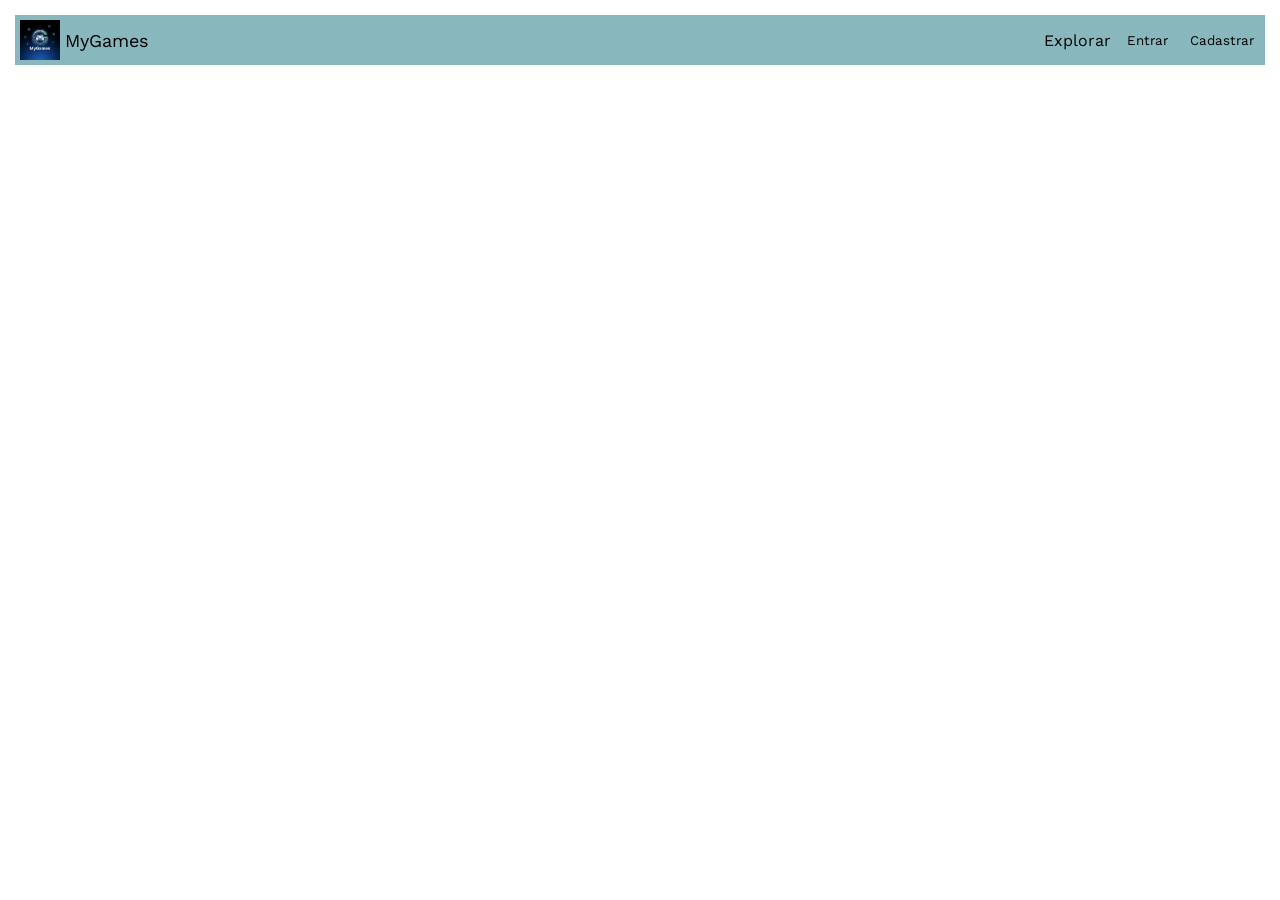
==== index.html @ a7191c9e "feat: cria estrutura e alinhamento do cabecalho com logo e navegacao" ====
<!DOCTYPE html>
<html lang="pt-br">
<head>
    <meta charset="UTF-8">
    <meta name="viewport" content="width=device-width, initial-scale=1.0">
    <title>MY GAMES</title>
    <link rel="stylesheet" href="css/style.css" />
    <link rel="preconnect" href="https://fonts.googleapis.com">
    <link rel="preconnect" href="https://fonts.gstatic.com" crossorigin>
    <link href="https://fonts.googleapis.com/css2?family=Work+Sans:ital,wght@0,100..900;1,100..900&display=swap" rel="stylesheet">
</head>
<body>
    <header>
        <div class="logo" >
            <img src="img/Gemini_Generated_Image_ndhiqlndhiqlndhi.jpeg" />
            <a href="#">MyGames</a>
        </div>
        <nav class="navheader">
            <a href="#">Explorar</a>
            <button href="#">Entrar</button>
            <button href="#">Cadastrar</button>
        </nav>

        
        
    </header>
    <main>

    </main>
    <footer>

    </footer>
</body>
</html>
---- css/style.css ----
*{
    box-sizing: border-box;
    margin: 0px;
    font-family: "Work Sans", sans-serif;
    font-optical-sizing: auto;
    font-weight: weight;
    font-style: normal
}
header{
    margin: 15px;
    background-color: rgb(137, 183, 190);
    display: flex;
    padding: 5px;
    justify-content: space-between;
   
}
.logo img{
    width: 40px;
}
.logo{
    display: flex;
    align-items: center;
    gap: 5px;
    font-size: 18px;
}
.navheader{
    display: flex;
    gap: 10px;
    align-items: center;
}
a{
    text-decoration: none;
    color: inherit;
}
button{
    background-color: transparent;
    border: none;
}
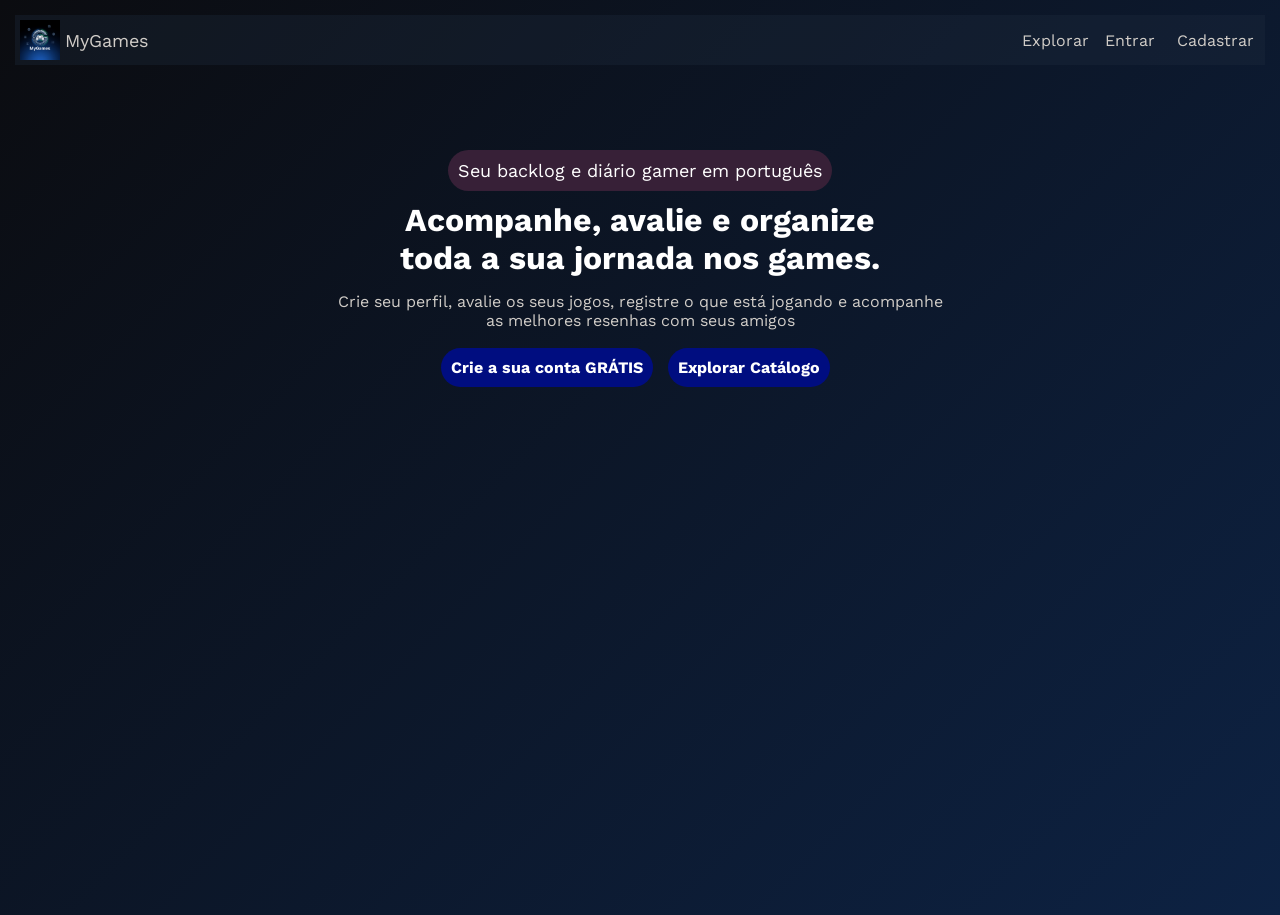
==== commit 9e86185b: "feat: cria hero section com degrade no fundo e botoes de cta" ====
--- a/index.html
+++ b/index.html
@@ -22,9 +22,23 @@
         </nav>
 
         
-        
+
     </header>
     <main>
+        <section class="hero" >
+            <div class="contenthero">
+                <span> Seu backlog e diário gamer em português </span>
+                <h1>Acompanhe, avalie e organize</br> toda a sua jornada nos games.</h1>
+                <p>Crie seu perfil, avalie os seus jogos, registre o que está jogando e acompanhe </br>as melhores resenhas com seus amigos</p>
+                <div class="button-hero">
+                    <button>Crie a sua conta GRÁTIS</button>
+                    <button>Explorar Catálogo</button>
+
+
+                </div>
+            </div>
+
+        </section>
 
     </main>
     <footer>
--- a/css/style.css
+++ b/css/style.css
@@ -6,12 +6,19 @@
     font-weight: weight;
     font-style: normal
 }
+body {
+    min-height: 100vh;
+    background: linear-gradient(135deg, #0b0c10, #0d2243);
+    background-repeat: no-repeat;
+    color: #fff;
+}
 header{
     margin: 15px;
-    background-color: rgb(137, 183, 190);
+    background-color: rgba(32, 46, 62, 0.32) ;
     display: flex;
     padding: 5px;
     justify-content: space-between;
+    
    
 }
 .logo img{
@@ -22,17 +29,59 @@
     align-items: center;
     gap: 5px;
     font-size: 18px;
+    color: rgb(209, 205, 200);
 }
 .navheader{
     display: flex;
     gap: 10px;
     align-items: center;
 }
+.navheader :hover{
+    cursor: pointer;
+    color: aqua;
+}
 a{
     text-decoration: none;
-    color: inherit;
+    color:rgb(209, 205, 200)
 }
 button{
     background-color: transparent;
     border: none;
+    color:rgb(209, 205, 200);
+    font-size: 16px;
+}
+.hero{
+    display: flex;
+    flex-direction: column;
+    align-items: center;
+    justify-content: center;
+    text-align: center;
+    padding: 80px 20px;
+    color: rgb(209, 205, 200);
+}
+.hero span{
+    font-size: 18px;
+    background-color: rgb(55, 32, 55);
+    padding: 10px;
+    border-radius: 30px;
+    color: #fff;
+}
+.hero h1{
+    font-size: 32px;
+    margin-top: 20px;
+    margin-bottom: 15px;
+    color: #fff;
+}
+.button-hero button{
+    margin-top: 18px;
+    background-color: rgb(0, 13, 128);
+    border-radius: 30px;
+    padding: 10px;
+    margin-right: 10px;
+    color: #fff;
+    font-weight: bold;
+}
+.button-hero :hover{
+    background-color: black;
+    cursor: pointer;
 }
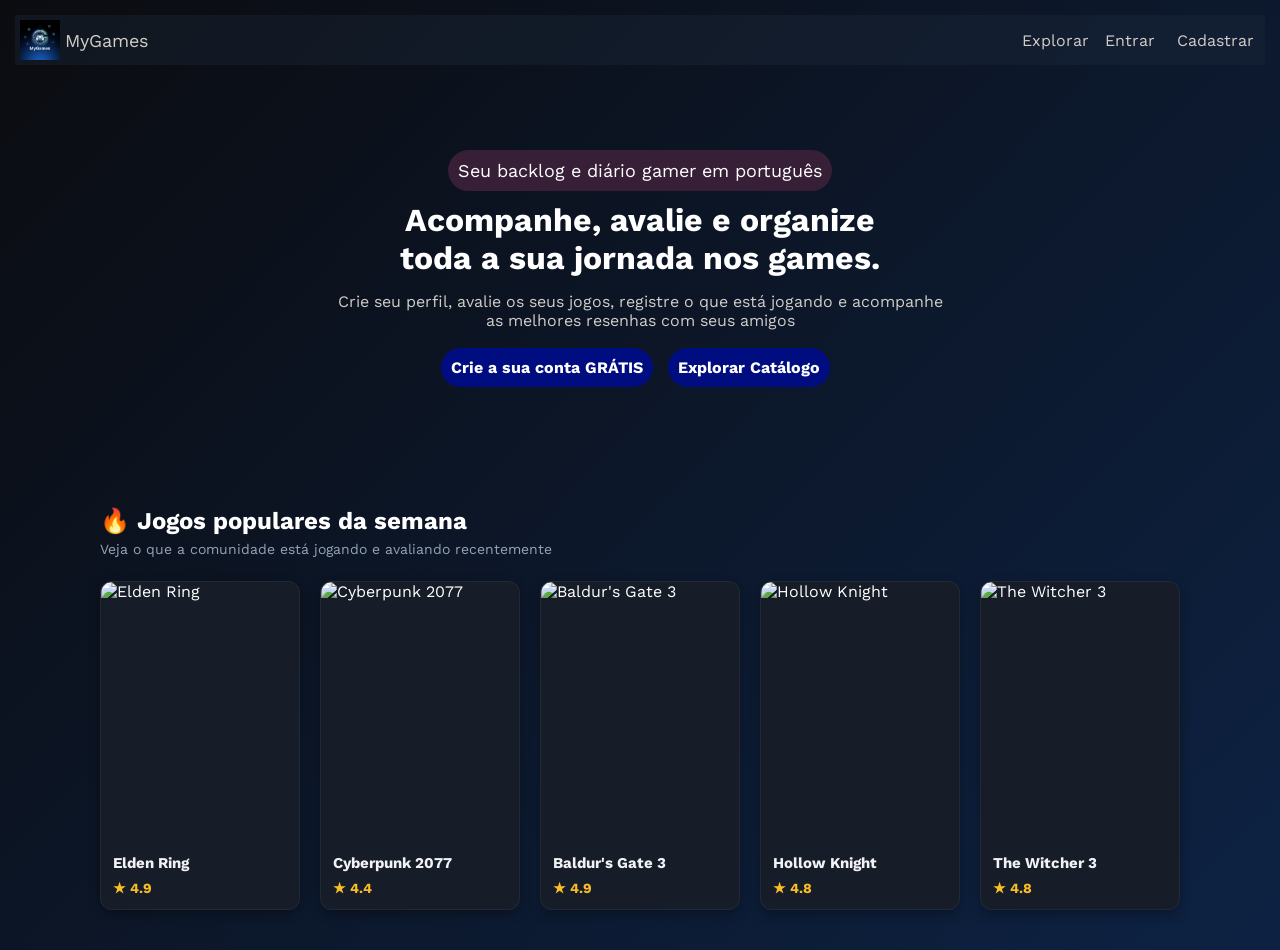
==== commit 8b659c5e: "feat: cria vitrine de jogos populares com cards e efeitos de hover" ====
--- a/index.html
+++ b/index.html
@@ -10,7 +10,7 @@
     <link href="https://fonts.googleapis.com/css2?family=Work+Sans:ital,wght@0,100..900;1,100..900&display=swap" rel="stylesheet">
 </head>
 <body>
-    <header>
+    <header> <!-- Cabeçario com menu de navegação-->
         <div class="logo" >
             <img src="img/Gemini_Generated_Image_ndhiqlndhiqlndhi.jpeg" />
             <a href="#">MyGames</a>
@@ -24,7 +24,7 @@
         
 
     </header>
-    <main>
+    <main> <!--Informações com botões para login e explorar-->
         <section class="hero" >
             <div class="contenthero">
                 <span> Seu backlog e diário gamer em português </span>
@@ -39,7 +39,69 @@
             </div>
 
         </section>
+       <section class="populargames">
+            <div class="section-header">
+                <h2>🔥 Jogos populares da semana</h2>
+                <p>Veja o que a comunidade está jogando e avaliando recentemente</p>
+            </div>
 
+            <div class="gamergrids">
+                <!-- Card 1 -->
+                <article class="game-card">
+                    <div class="card-cover">
+                        <img src="https://images.igdb.com/igdb/image/upload/t_cover_big/co4jni.jpg" alt="Elden Ring">
+                    </div>
+                    <div class="card-info">
+                        <h3>Elden Ring</h3>
+                        <span class="rating">★ 4.9</span>
+                    </div>
+                </article>
+
+                <!-- Card 2 -->
+                <article class="game-card">
+                    <div class="card-cover">
+                        <img src="https://images.igdb.com/igdb/image/upload/t_cover_big/co2mvt.jpg" alt="Cyberpunk 2077">
+                    </div>
+                    <div class="card-info">
+                        <h3>Cyberpunk 2077</h3>
+                        <span class="rating">★ 4.4</span>
+                    </div>
+                </article>
+
+                <!-- Card 3 -->
+                <article class="game-card">
+                    <div class="card-cover">
+                        <img src="https://images.igdb.com/igdb/image/upload/t_cover_big/co670h.jpg" alt="Baldur's Gate 3">
+                    </div>
+                    <div class="card-info">
+                        <h3>Baldur's Gate 3</h3>
+                        <span class="rating">★ 4.9</span>
+                    </div>
+                </article>
+
+                <!-- Card 4 -->
+                <article class="game-card">
+                    <div class="card-cover">
+                        <img src="https://encrypted-tbn0.gstatic.com/images?q=tbn:ANd9GcTjTpzXvMEbvOrGr2p1O02qXzxtjxddf7gJrlBWYuJqQw&s=10" alt="Hollow Knight">
+                    </div>
+                    <div class="card-info">
+                        <h3>Hollow Knight</h3>
+                        <span class="rating">★ 4.8</span>
+                    </div>
+                </article>
+
+                <!-- Card 5 -->
+                <article class="game-card">
+                    <div class="card-cover">
+                        <img src="https://images.igdb.com/igdb/image/upload/t_cover_big/co1wyy.jpg" alt="The Witcher 3">
+                    </div>
+                    <div class="card-info">
+                        <h3>The Witcher 3</h3>
+                        <span class="rating">★ 4.8</span>
+                    </div>
+                </article>
+            </div>
+        </section>
     </main>
     <footer>
 
--- a/css/style.css
+++ b/css/style.css
@@ -4,7 +4,8 @@
     font-family: "Work Sans", sans-serif;
     font-optical-sizing: auto;
     font-weight: weight;
-    font-style: normal
+    font-style: normal;
+    
 }
 body {
     min-height: 100vh;
@@ -84,4 +85,84 @@
 .button-hero :hover{
     background-color: black;
     cursor: pointer;
+    transform:translateY(5px);
+    
+}
+/* Seção Geral de Jogos Populares */
+.populargames {
+    padding: 40px 60px;
+    max-width: 1200px;
+    margin: 0 auto;
+}
+
+.section-header h2 {
+    font-size: 24px;
+    color: #ffffff;
+    margin-bottom: 6px;
+}
+
+.section-header p {
+    font-size: 14px;
+    color: #94a3b8;
+    margin-bottom: 24px;
+}
+
+/* O Grid que alinha os cards lado a lado */
+.gamergrids {
+    display: flex;
+    gap: 20px;
+    flex-wrap: wrap; /* quebra linha se a tela for pequena */
+    justify-content: center;
+}
+
+/* O Card Individual */
+.game-card {
+    background-color: #171d28;
+    border-radius: 12px;
+    overflow: hidden; /* impede que a imagem passe da borda arredondada */
+    width: 200px;
+    box-shadow: 0 4px 12px rgba(0, 0, 0, 0.3);
+    transition: transform 0.2s ease, box-shadow 0.2s ease;
+    cursor: pointer;
+    border: 1px solid rgba(255, 255, 255, 0.05);
+}
+
+/* Efeito ao passar o mouse */
+.game-card:hover {
+    transform: translateY(-8px);
+    box-shadow: 0 10px 20px rgba(0, 0, 0, 0.5);
+    border-color: rgba(99, 102, 241, 0.4);
+}
+
+/* Área da Capa do Jogo (proporção pôster) */
+.card-cover {
+    width: 100%;
+    height: 260px;
+}
+
+.card-cover img {
+    width: 100%;
+    height: 100%;
+    object-fit: cover; /* faz a capa preencher sem distorcer */
+    display: block;
+}
+
+/* Textos e Nota dentro do Card */
+.card-info {
+    padding: 12px;
+}
+
+.card-info h3 {
+    font-size: 15px;
+    color: #f1f2f6;
+    margin-bottom: 6px;
+    white-space: nowrap;
+    overflow: hidden;
+    text-overflow: ellipsis; /* coloca '...' se o título for muito longo */
+}
+
+.card-info .rating {
+    font-size: 14px;
+    color: #fbbf24; /* cor dourada para as estrelas */
+    font-weight: bold;
 }
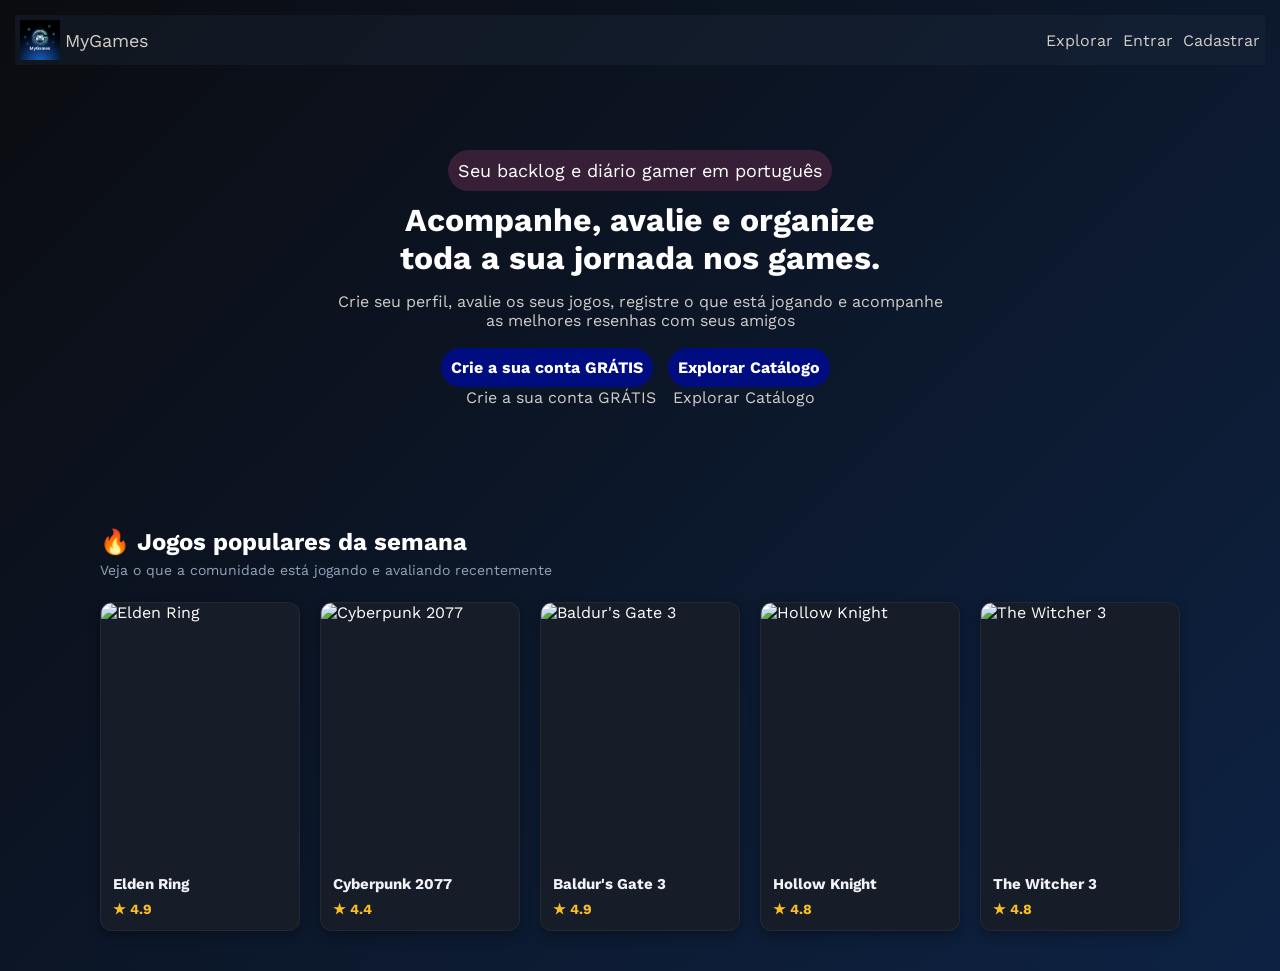
==== commit a0ea15d1: "Update index.html" ====
--- a/index.html
+++ b/index.html
@@ -10,27 +10,27 @@
     <link href="https://fonts.googleapis.com/css2?family=Work+Sans:ital,wght@0,100..900;1,100..900&display=swap" rel="stylesheet">
 </head>
 <body>
-    <header> <!-- Cabeçario com menu de navegação-->
-        <div class="logo" >
-            <img src="img/Gemini_Generated_Image_ndhiqlndhiqlndhi.jpeg" />
-            <a href="#">MyGames</a>
-        </div>
-        <nav class="navheader">
-            <a href="#">Explorar</a>
-            <button href="#">Entrar</button>
-            <button href="#">Cadastrar</button>
-        </nav>
-
-        
-
-    </header>
-    <main> <!--Informações com botões para login e explorar-->
+<header> 
+    <div class="logo">
+        <img src="img/Gemini_Generated_Image_ndhiqlndhiqlndhi.jpeg" />
+        <a href="index.html">MyGames</a>
+    </div>
+    <nav class="navheader">
+        <a href="explorar.html">Explorar</a>
+        <a href="perfil.html">Entrar</a>
+        <a href="adicionar.html">Cadastrar</a>
+    </nav>
+</header>
+    <main>
         <section class="hero" >
             <div class="contenthero">
                 <span> Seu backlog e diário gamer em português </span>
                 <h1>Acompanhe, avalie e organize</br> toda a sua jornada nos games.</h1>
                 <p>Crie seu perfil, avalie os seus jogos, registre o que está jogando e acompanhe </br>as melhores resenhas com seus amigos</p>
                 <div class="button-hero">
+    <button onclick="window.location.href='adicionar.html'">Crie a sua conta GRÁTIS</button>
+    <button onclick="window.location.href='explorar.html'">Explorar Catálogo</button>
+</div>
                     <button>Crie a sua conta GRÁTIS</button>
                     <button>Explorar Catálogo</button>
 
@@ -107,4 +107,4 @@
 
     </footer>
 </body>
-</html>+</html>
--- a/css/style.css
+++ b/css/style.css
@@ -20,7 +20,6 @@
     padding: 5px;
     justify-content: space-between;
     
-   
 }
 .logo img{
     width: 40px;
@@ -88,7 +87,7 @@
     transform:translateY(5px);
     
 }
-/* Seção Geral de Jogos Populares */
+
 .populargames {
     padding: 40px 60px;
     max-width: 1200px;
@@ -107,19 +106,17 @@
     margin-bottom: 24px;
 }
 
-/* O Grid que alinha os cards lado a lado */
 .gamergrids {
     display: flex;
     gap: 20px;
-    flex-wrap: wrap; /* quebra linha se a tela for pequena */
+    flex-wrap: wrap; 
     justify-content: center;
 }
 
-/* O Card Individual */
 .game-card {
     background-color: #171d28;
     border-radius: 12px;
-    overflow: hidden; /* impede que a imagem passe da borda arredondada */
+    overflow: hidden; 
     width: 200px;
     box-shadow: 0 4px 12px rgba(0, 0, 0, 0.3);
     transition: transform 0.2s ease, box-shadow 0.2s ease;
@@ -127,14 +124,13 @@
     border: 1px solid rgba(255, 255, 255, 0.05);
 }
 
-/* Efeito ao passar o mouse */
 .game-card:hover {
     transform: translateY(-8px);
     box-shadow: 0 10px 20px rgba(0, 0, 0, 0.5);
     border-color: rgba(99, 102, 241, 0.4);
 }
 
-/* Área da Capa do Jogo (proporção pôster) */
+
 .card-cover {
     width: 100%;
     height: 260px;
@@ -143,11 +139,10 @@
 .card-cover img {
     width: 100%;
     height: 100%;
-    object-fit: cover; /* faz a capa preencher sem distorcer */
+    object-fit: cover; 
     display: block;
 }
 
-/* Textos e Nota dentro do Card */
 .card-info {
     padding: 12px;
 }
@@ -158,11 +153,85 @@
     margin-bottom: 6px;
     white-space: nowrap;
     overflow: hidden;
-    text-overflow: ellipsis; /* coloca '...' se o título for muito longo */
+    text-overflow: ellipsis; 
 }
 
 .card-info .rating {
     font-size: 14px;
-    color: #fbbf24; /* cor dourada para as estrelas */
+    color: #fbbf24; 
     font-weight: bold;
-}+}
+.gamergrids {
+    display: grid;
+    grid-template-columns: repeat(auto-fit, minmax(200px, 1fr));
+    gap: 20px;
+    justify-content: center;
+}
+
+form {
+    display: flex;
+    flex-direction: column;
+    gap: 15px;
+    max-width: 500px;
+    margin: 40px auto;
+    background-color: rgba(32, 46, 62, 0.5);
+    padding: 30px;
+    border-radius: 10px;
+}
+input, select, textarea {
+    width: 100%;
+    padding: 12px;
+    border-radius: 6px;
+    border: 1px solid #94a3b8;
+    background-color: #171d28;
+    color: #fff;
+    outline: none;
+}
+
+input:focus, select:focus, textarea:focus {
+    border-color: aqua; 
+}
+input:hover, select:hover, textarea:hover {
+    border-color: #fbbf24; 
+}
+input:invalid:focus, textarea:invalid:focus {
+    border-color: red; 
+}
+form button[type="submit"] {
+    background-color: rgb(0, 13, 128);
+    color: white;
+    padding: 15px;
+    border-radius: 6px;
+    cursor: pointer;
+    font-weight: bold;
+}
+form button[type="submit"]:hover {
+    background-color: aqua;
+    color: black;
+}
+
+table {
+    width: 100%;
+    max-width: 800px;
+    margin: 40px auto;
+    border-collapse: collapse;
+    background-color: #171d28;
+}
+th, td {
+    padding: 15px;
+    border: 1px solid rgba(255, 255, 255, 0.1);
+    text-align: left;
+}
+th {
+    background-color: rgba(32, 46, 62, 0.9);
+    color: aqua;
+}
+
+@media screen and (max-width: 768px) {
+    .navheader {
+        flex-direction: column;
+    }
+    .hero h1 {
+        font-size: 24px;
+    }
+}
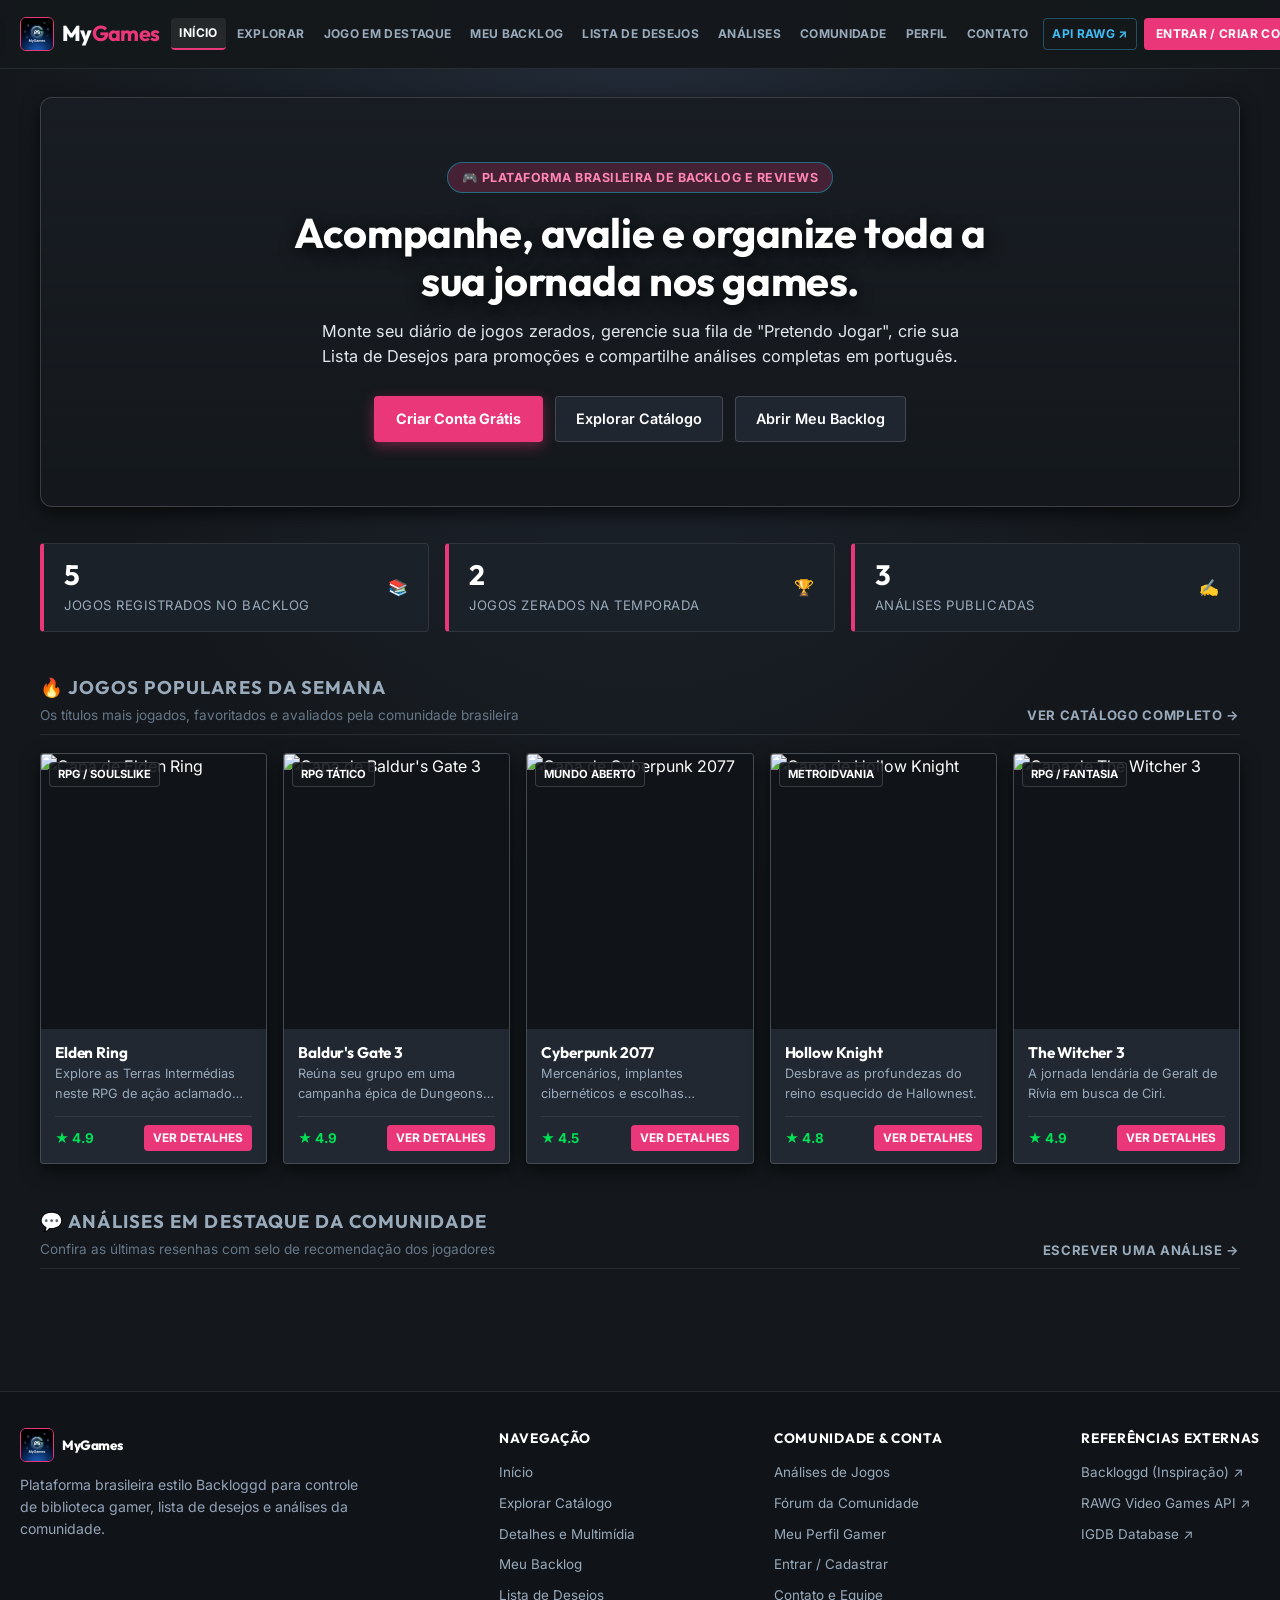
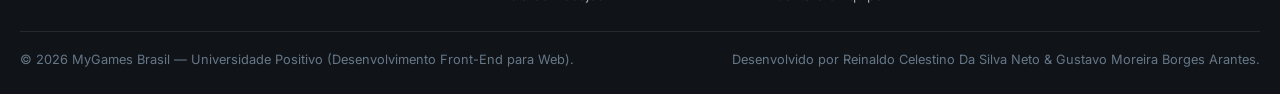
==== commit faad89e3: "feat: estrutura inicial estilo Backloggd, novo style.css e index.html" ====
--- a/index.html
+++ b/index.html
@@ -1,110 +1,244 @@
+<!--
+  Projeto: MyGames - Backlog e Diário Gamer Brasileiro
+  Disciplina: DFEW.08 - Desenvolvimento Front-End para Web
+  Professor: Fabricio Olivo (Universidade Positivo)
+  Autores: Reinaldo Celestino Da Silva Neto e Gustavo Moreira Borges Arantes
+  Arquivo: index.html (Página Inicial em HTML, CSS e JS Puros)
+-->
 <!DOCTYPE html>
-<html lang="pt-br">
+<html lang="pt-BR">
 <head>
     <meta charset="UTF-8">
     <meta name="viewport" content="width=device-width, initial-scale=1.0">
-    <title>MY GAMES</title>
-    <link rel="stylesheet" href="css/style.css" />
-    <link rel="preconnect" href="https://fonts.googleapis.com">
-    <link rel="preconnect" href="https://fonts.gstatic.com" crossorigin>
-    <link href="https://fonts.googleapis.com/css2?family=Work+Sans:ital,wght@0,100..900;1,100..900&display=swap" rel="stylesheet">
+    <title>MyGames | Seu Backlog e Diário Gamer em Português</title>
+    <link rel="stylesheet" href="css/style.css">
+    <style>
+        .destaque-subtitulo {
+            letter-spacing: 0.04em;
+            text-transform: uppercase;
+        }
+    </style>
 </head>
 <body>
-<header> 
-    <div class="logo">
-        <img src="img/Gemini_Generated_Image_ndhiqlndhiqlndhi.jpeg" />
-        <a href="index.html">MyGames</a>
-    </div>
-    <nav class="navheader">
-        <a href="explorar.html">Explorar</a>
-        <a href="perfil.html">Entrar</a>
-        <a href="adicionar.html">Cadastrar</a>
-    </nav>
-</header>
-    <main>
-        <section class="hero" >
-            <div class="contenthero">
-                <span> Seu backlog e diário gamer em português </span>
-                <h1>Acompanhe, avalie e organize</br> toda a sua jornada nos games.</h1>
-                <p>Crie seu perfil, avalie os seus jogos, registre o que está jogando e acompanhe </br>as melhores resenhas com seus amigos</p>
-                <div class="button-hero">
-    <button onclick="window.location.href='adicionar.html'">Crie a sua conta GRÁTIS</button>
-    <button onclick="window.location.href='explorar.html'">Explorar Catálogo</button>
-</div>
-                    <button>Crie a sua conta GRÁTIS</button>
-                    <button>Explorar Catálogo</button>
-
-
-                </div>
-            </div>
-
-        </section>
-       <section class="populargames">
+    <header id="cabecalho-principal">
+        <div class="navbar-container">
+            <a href="index.html" class="logo">
+                <img src="img/Gemini_Generated_Image_ndhiqlndhiqlndhi.jpeg" alt="Logotipo MyGames">
+                <span>My<b>Games</b></span>
+            </a>
+
+            <button type="button" id="btnMenuMobile" class="menu-mobile-btn" aria-label="Abrir Menu">☰</button>
+
+            <nav id="menuPrincipal" class="navheader" aria-label="Navegação Principal">
+                <a href="index.html" class="ativo">Início</a>
+                <a href="explorar.html">Explorar</a>
+                <a href="detalhes.html">Jogo em Destaque</a>
+                <a href="biblioteca.html">Meu Backlog</a>
+                <a href="desejos.html">Lista de Desejos</a>
+                <a href="analises.html">Análises</a>
+                <a href="comunidade.html">Comunidade</a>
+                <a href="perfil.html">Perfil</a>
+                <a href="contato.html">Contato</a>
+                <a href="https://rawg.io/" target="_blank" rel="noopener noreferrer" class="link-externo">API RAWG ↗</a>
+                <a href="login.html" id="linkSessaoUsuario" class="btn-nav-login">Entrar / Criar Conta</a>
+            </nav>
+        </div>
+    </header>
+
+    <main class="container-principal">
+        <section id="banner-destaque" class="hero">
+            <span class="badge-hero destaque-subtitulo" style="border-color: rgba(6, 182, 212, 0.5);">🎮 Plataforma Brasileira de Backlog e Reviews</span>
+            <h1>Acompanhe, avalie e organize toda a sua jornada nos games.</h1>
+            <p>Monte seu diário de jogos zerados, gerencie sua fila de "Pretendo Jogar", crie sua Lista de Desejos para promoções e compartilhe análises completas em português.</p>
+            <div class="button-hero">
+                <a href="login.html" class="btn-primario">Criar Conta Grátis</a>
+                <a href="explorar.html" class="btn-secundario">Explorar Catálogo</a>
+                <a href="biblioteca.html" class="btn-secundario">Abrir Meu Backlog</a>
+            </div>
+        </section>
+
+        <section class="stats-strip" aria-label="Resumo do Diário">
+            <div class="stat-box">
+                <div>
+                    <strong id="statTotalBacklog">5</strong>
+                    <p>Jogos Registrados no Backlog</p>
+                </div>
+                <span>📚</span>
+            </div>
+            <div class="stat-box">
+                <div>
+                    <strong id="statTotalZerados">2</strong>
+                    <p>Jogos Zerados na Temporada</p>
+                </div>
+                <span>🏆</span>
+            </div>
+            <div class="stat-box">
+                <div>
+                    <strong id="statTotalReviews">3</strong>
+                    <p>Análises Publicadas</p>
+                </div>
+                <span>✍️</span>
+            </div>
+        </section>
+
+        <section>
             <div class="section-header">
-                <h2>🔥 Jogos populares da semana</h2>
-                <p>Veja o que a comunidade está jogando e avaliando recentemente</p>
-            </div>
-
-            <div class="gamergrids">
-                <!-- Card 1 -->
-                <article class="game-card">
-                    <div class="card-cover">
-                        <img src="https://images.igdb.com/igdb/image/upload/t_cover_big/co4jni.jpg" alt="Elden Ring">
-                    </div>
-                    <div class="card-info">
-                        <h3>Elden Ring</h3>
-                        <span class="rating">★ 4.9</span>
-                    </div>
-                </article>
-
-                <!-- Card 2 -->
-                <article class="game-card">
-                    <div class="card-cover">
-                        <img src="https://images.igdb.com/igdb/image/upload/t_cover_big/co2mvt.jpg" alt="Cyberpunk 2077">
-                    </div>
-                    <div class="card-info">
-                        <h3>Cyberpunk 2077</h3>
-                        <span class="rating">★ 4.4</span>
-                    </div>
-                </article>
-
-                <!-- Card 3 -->
-                <article class="game-card">
-                    <div class="card-cover">
-                        <img src="https://images.igdb.com/igdb/image/upload/t_cover_big/co670h.jpg" alt="Baldur's Gate 3">
-                    </div>
-                    <div class="card-info">
-                        <h3>Baldur's Gate 3</h3>
-                        <span class="rating">★ 4.9</span>
-                    </div>
-                </article>
-
-                <!-- Card 4 -->
-                <article class="game-card">
-                    <div class="card-cover">
-                        <img src="https://encrypted-tbn0.gstatic.com/images?q=tbn:ANd9GcTjTpzXvMEbvOrGr2p1O02qXzxtjxddf7gJrlBWYuJqQw&s=10" alt="Hollow Knight">
-                    </div>
-                    <div class="card-info">
-                        <h3>Hollow Knight</h3>
-                        <span class="rating">★ 4.8</span>
-                    </div>
-                </article>
-
-                <!-- Card 5 -->
-                <article class="game-card">
-                    <div class="card-cover">
-                        <img src="https://images.igdb.com/igdb/image/upload/t_cover_big/co1wyy.jpg" alt="The Witcher 3">
-                    </div>
-                    <div class="card-info">
-                        <h3>The Witcher 3</h3>
-                        <span class="rating">★ 4.8</span>
-                    </div>
-                </article>
-            </div>
+                <div>
+                    <h2>🔥 Jogos Populares da Semana</h2>
+                    <p>Os títulos mais jogados, favoritados e avaliados pela comunidade brasileira</p>
+                </div>
+                <a href="explorar.html" class="link-ver-tudo">Ver catálogo completo →</a>
+            </div>
+
+            <div class="cards-horizontais">
+                <article class="game-card">
+                    <div class="card-cover">
+                        <span class="card-badge">RPG / Soulslike</span>
+                        <img src="https://images.igdb.com/igdb/image/upload/t_cover_big/co4jni.jpg" alt="Capa de Elden Ring">
+                    </div>
+                    <div class="card-info">
+                        <div>
+                            <h3>Elden Ring</h3>
+                            <p>Explore as Terras Intermédias neste RPG de ação aclamado mundialmente.</p>
+                        </div>
+                        <div class="card-meta">
+                            <span class="rating">★ 4.9</span>
+                            <a href="detalhes.html?jogo=elden-ring" class="card-link">Ver Detalhes</a>
+                        </div>
+                    </div>
+                </article>
+
+                <article class="game-card">
+                    <div class="card-cover">
+                        <span class="card-badge">RPG Tático</span>
+                        <img src="https://images.igdb.com/igdb/image/upload/t_cover_big/co670h.jpg" alt="Capa de Baldur's Gate 3">
+                    </div>
+                    <div class="card-info">
+                        <div>
+                            <h3>Baldur's Gate 3</h3>
+                            <p>Reúna seu grupo em uma campanha épica de Dungeons & Dragons.</p>
+                        </div>
+                        <div class="card-meta">
+                            <span class="rating">★ 4.9</span>
+                            <a href="detalhes.html?jogo=baldurs-gate-3" class="card-link">Ver Detalhes</a>
+                        </div>
+                    </div>
+                </article>
+
+                <article class="game-card">
+                    <div class="card-cover">
+                        <span class="card-badge">Mundo Aberto</span>
+                        <img src="https://images.igdb.com/igdb/image/upload/t_cover_big/co7497.jpg" alt="Capa de Cyberpunk 2077">
+                    </div>
+                    <div class="card-info">
+                        <div>
+                            <h3>Cyberpunk 2077</h3>
+                            <p>Mercenários, implantes cibernéticos e escolhas intensas em Night City.</p>
+                        </div>
+                        <div class="card-meta">
+                            <span class="rating">★ 4.5</span>
+                            <a href="detalhes.html?jogo=cyberpunk-2077" class="card-link">Ver Detalhes</a>
+                        </div>
+                    </div>
+                </article>
+
+                <article class="game-card">
+                    <div class="card-cover">
+                        <span class="card-badge">Metroidvania</span>
+                        <img src="https://images.igdb.com/igdb/image/upload/t_cover_big/co1rgi.jpg" alt="Capa de Hollow Knight">
+                    </div>
+                    <div class="card-info">
+                        <div>
+                            <h3>Hollow Knight</h3>
+                            <p>Desbrave as profundezas do reino esquecido de Hallownest.</p>
+                        </div>
+                        <div class="card-meta">
+                            <span class="rating">★ 4.8</span>
+                            <a href="detalhes.html?jogo=hollow-knight" class="card-link">Ver Detalhes</a>
+                        </div>
+                    </div>
+                </article>
+
+                <article class="game-card">
+                    <div class="card-cover">
+                        <span class="card-badge">RPG / Fantasia</span>
+                        <img src="https://images.igdb.com/igdb/image/upload/t_cover_big/co1wyy.jpg" alt="Capa de The Witcher 3">
+                    </div>
+                    <div class="card-info">
+                        <div>
+                            <h3>The Witcher 3</h3>
+                            <p>A jornada lendária de Geralt de Rívia em busca de Ciri.</p>
+                        </div>
+                        <div class="card-meta">
+                            <span class="rating">★ 4.9</span>
+                            <a href="detalhes.html?jogo=the-witcher-3" class="card-link">Ver Detalhes</a>
+                        </div>
+                    </div>
+                </article>
+            </div>
+        </section>
+
+        <section>
+            <div class="section-header">
+                <div>
+                    <h2>💬 Análises em Destaque da Comunidade</h2>
+                    <p>Confira as últimas resenhas com selo de recomendação dos jogadores</p>
+                </div>
+                <a href="analises.html" class="link-ver-tudo">Escrever uma análise →</a>
+            </div>
+
+            <div id="reviewsRecentesHome" class="reviews-grid"></div>
         </section>
     </main>
-    <footer>
-
+
+    <footer id="rodape-principal">
+        <div class="footer-container">
+            <div class="footer-col" style="max-width: 340px;">
+                <a href="index.html" class="logo" style="margin-bottom: 12px;">
+                    <img src="img/Gemini_Generated_Image_ndhiqlndhiqlndhi.jpeg" alt="Logo MyGames">
+                    <span>MyGames</span>
+                </a>
+                <p style="font-size: 0.88rem; color: #94a3b8;">Plataforma brasileira estilo Backloggd para controle de biblioteca gamer, lista de desejos e análises da comunidade.</p>
+            </div>
+
+            <div class="footer-col">
+                <h4>Navegação</h4>
+                <ul>
+                    <li><a href="index.html">Início</a></li>
+                    <li><a href="explorar.html">Explorar Catálogo</a></li>
+                    <li><a href="detalhes.html">Detalhes e Multimídia</a></li>
+                    <li><a href="biblioteca.html">Meu Backlog</a></li>
+                    <li><a href="desejos.html">Lista de Desejos</a></li>
+                </ul>
+            </div>
+
+            <div class="footer-col">
+                <h4>Comunidade & Conta</h4>
+                <ul>
+                    <li><a href="analises.html">Análises de Jogos</a></li>
+                    <li><a href="comunidade.html">Fórum da Comunidade</a></li>
+                    <li><a href="perfil.html">Meu Perfil Gamer</a></li>
+                    <li><a href="login.html">Entrar / Cadastrar</a></li>
+                    <li><a href="contato.html">Contato e Equipe</a></li>
+                </ul>
+            </div>
+
+            <div class="footer-col">
+                <h4>Referências Externas</h4>
+                <ul>
+                    <li><a href="https://www.backloggd.com/" target="_blank" rel="noopener noreferrer">Backloggd (Inspiração) ↗</a></li>
+                    <li><a href="https://rawg.io/apidocs" target="_blank" rel="noopener noreferrer">RAWG Video Games API ↗</a></li>
+                    <li><a href="https://www.igdb.com/" target="_blank" rel="noopener noreferrer">IGDB Database ↗</a></li>
+                </ul>
+            </div>
+        </div>
+
+        <div class="footer-bottom">
+            <span>&copy; 2026 MyGames Brasil — Universidade Positivo (Desenvolvimento Front-End para Web).</span>
+            <span>Desenvolvido por Reinaldo Celestino Da Silva Neto &amp; Gustavo Moreira Borges Arantes.</span>
+        </div>
     </footer>
+
+    <script src="js/script.js"></script>
 </body>
 </html>
--- a/css/style.css
+++ b/css/style.css
@@ -1,237 +1,854 @@
-*{
+/*
+ * Projeto: MyGames - Backlog e Diário Gamer Brasileiro
+ * Disciplina: DFEW.08 - Desenvolvimento Front-End para Web
+ * Professor: Fabricio Olivo (Universidade Positivo)
+ * Autores: Reinaldo Celestino Da Silva Neto e Gustavo Moreira Borges Arantes
+ * Arquivo: css/style.css (Folha de Estilo Externa Principal - Estilo Backloggd)
+ */
+
+@import url('https://fonts.googleapis.com/css2?family=Inter:wght@400;500;600;700;800&family=Outfit:wght@600;700;800&display=swap');
+
+:root {
+    --bg-main: #14181c;
+    --bg-secondary: #1b2128;
+    --bg-card: #212832;
+    --bg-card-hover: #2a3340;
+    --bg-header: rgba(20, 24, 28, 0.96);
+    --text-primary: #ffffff;
+    --text-secondary: #9ab;
+    --text-muted: #678;
+    --accent-primary: #ea377a;
+    --accent-hover: #ff4d8d;
+    --accent-indigo: #6366f1;
+    --accent-cyan: #00e054;
+    --accent-green: #00e054;
+    --accent-yellow: #fbbf24;
+    --accent-red: #ef4444;
+    --accent-blue: #40bcf4;
+    --border-subtle: rgba(255, 255, 255, 0.09);
+    --border-poster: rgba(255, 255, 255, 0.16);
+    --border-focus: #ea377a;
+    --shadow-poster: 0 6px 18px rgba(0, 0, 0, 0.65);
+    --radius-sm: 4px;
+    --radius-md: 8px;
+    --radius-lg: 12px;
+    --container-width: 1240px;
+}
+
+* {
     box-sizing: border-box;
-    margin: 0px;
-    font-family: "Work Sans", sans-serif;
-    font-optical-sizing: auto;
-    font-weight: weight;
-    font-style: normal;
-    
-}
+    margin: 0;
+    padding: 0;
+}
+
+html {
+    scroll-behavior: smooth;
+}
+
 body {
     min-height: 100vh;
-    background: linear-gradient(135deg, #0b0c10, #0d2243);
-    background-repeat: no-repeat;
-    color: #fff;
-}
-header{
-    margin: 15px;
-    background-color: rgba(32, 46, 62, 0.32) ;
-    display: flex;
-    padding: 5px;
-    justify-content: space-between;
-    
-}
-.logo img{
-    width: 40px;
-}
-.logo{
-    display: flex;
-    align-items: center;
-    gap: 5px;
-    font-size: 18px;
-    color: rgb(209, 205, 200);
-}
-.navheader{
-    display: flex;
-    gap: 10px;
-    align-items: center;
-}
-.navheader :hover{
+    background-color: var(--bg-main);
+    background-image: radial-gradient(ellipse at 50% 0%, rgba(45, 58, 78, 0.55) 0%, rgba(20, 24, 28, 1) 70%);
+    background-attachment: fixed;
+    color: var(--text-primary);
+    font-family: 'Inter', sans-serif;
+    line-height: 1.55;
+    display: flex;
+    flex-direction: column;
+}
+
+h1, h2, h3, h4, h5, h6 {
+    font-family: 'Outfit', sans-serif;
+    color: var(--text-primary);
+    letter-spacing: -0.01em;
+}
+
+a {
+    text-decoration: none;
+    color: var(--text-primary);
+    transition: all 0.18s ease;
+}
+
+ul {
+    list-style: none;
+}
+
+img {
+    max-width: 100%;
+    display: block;
+}
+
+button {
+    font-family: inherit;
     cursor: pointer;
-    color: aqua;
-}
-a{
-    text-decoration: none;
-    color:rgb(209, 205, 200)
-}
-button{
-    background-color: transparent;
     border: none;
-    color:rgb(209, 205, 200);
-    font-size: 16px;
-}
-.hero{
+    background: none;
+}
+
+header#cabecalho-principal {
+    position: sticky;
+    top: 0;
+    z-index: 1000;
+    background-color: var(--bg-header);
+    backdrop-filter: blur(10px);
+    border-bottom: 1px solid var(--border-subtle);
+    padding: 0 18px;
+}
+
+.navbar-container {
+    max-width: var(--container-width);
+    margin: 0 auto;
+    min-height: 68px;
+    display: flex;
+    align-items: center;
+    justify-content: space-between;
+    gap: 12px;
+    flex-wrap: nowrap;
+}
+
+.logo {
+    display: flex;
+    align-items: center;
+    gap: 8px;
+    font-family: 'Outfit', sans-serif;
+    font-weight: 800;
+    font-size: 1.35rem;
+    letter-spacing: -0.03em;
+    flex-shrink: 0;
+}
+
+.logo img {
+    width: 34px;
+    height: 34px;
+    border-radius: 6px;
+    object-fit: cover;
+    border: 1px solid var(--accent-primary);
+}
+
+.logo span {
+    color: #ffffff;
+}
+
+.logo span b {
+    color: var(--accent-primary);
+}
+
+.navheader {
+    display: flex;
+    align-items: center;
+    gap: 3px;
+    flex-wrap: nowrap;
+}
+
+.navheader a {
+    padding: 6px 8px;
+    border-radius: var(--radius-sm);
+    font-size: 0.75rem;
+    font-weight: 700;
+    text-transform: uppercase;
+    letter-spacing: 0.03em;
+    color: var(--text-secondary);
+    white-space: nowrap;
+}
+
+.navheader a:hover,
+.navheader a.ativo {
+    color: #ffffff;
+    background-color: rgba(255, 255, 255, 0.07);
+}
+
+.navheader a.ativo {
+    border-bottom: 2px solid var(--accent-primary);
+}
+
+.navheader a.link-externo {
+    color: var(--accent-blue);
+    border: 1px solid rgba(64, 188, 244, 0.35);
+    margin-left: 4px;
+}
+
+.navheader a.link-externo:hover {
+    background-color: rgba(64, 188, 244, 0.15);
+    color: #ffffff;
+}
+
+.btn-nav-login {
+    padding: 7px 12px !important;
+    border-radius: var(--radius-sm) !important;
+    background-color: var(--accent-primary) !important;
+    color: #ffffff !important;
+    font-weight: 700 !important;
+    margin-left: 4px;
+    white-space: nowrap;
+}
+
+.btn-nav-login:hover {
+    background-color: var(--accent-hover) !important;
+    transform: translateY(-1px);
+}
+
+.menu-mobile-btn {
+    display: none;
+    color: var(--text-primary);
+    font-size: 1.4rem;
+    padding: 6px 10px;
+    border-radius: var(--radius-sm);
+    border: 1px solid var(--border-subtle);
+}
+
+main.container-principal {
+    flex: 1;
+    width: 100%;
+    max-width: var(--container-width);
+    margin: 0 auto;
+    padding: 28px 20px 60px;
+}
+
+#banner-destaque.hero {
+    position: relative;
+    border-radius: var(--radius-lg);
+    overflow: hidden;
+    padding: 64px 36px;
+    margin-bottom: 36px;
+    background: linear-gradient(180deg, rgba(20, 24, 28, 0.55) 0%, rgba(20, 24, 28, 0.96) 92%),
+                url('https://shared.akamai.steamstatic.com/store_item_assets/steam/apps/1245620/library_hero.jpg') center/cover no-repeat;
+    background-color: #1c222b;
+    border: 1px solid var(--border-poster);
+    box-shadow: var(--shadow-poster);
     display: flex;
     flex-direction: column;
     align-items: center;
+    text-align: center;
+}
+
+.badge-hero {
+    display: inline-flex;
+    align-items: center;
+    gap: 8px;
+    background-color: rgba(234, 55, 122, 0.22);
+    border: 1px solid rgba(234, 55, 122, 0.6);
+    color: #ff85b3;
+    padding: 5px 14px;
+    border-radius: 999px;
+    font-size: 0.78rem;
+    font-weight: 700;
+    text-transform: uppercase;
+    letter-spacing: 0.06em;
+    margin-bottom: 16px;
+}
+
+.hero h1 {
+    font-size: 2.6rem;
+    line-height: 1.15;
+    max-width: 760px;
+    margin-bottom: 14px;
+    text-shadow: 0 4px 16px rgba(0, 0, 0, 0.85);
+}
+
+.hero p {
+    font-size: 1.02rem;
+    color: #e2e8f0;
+    max-width: 640px;
+    margin-bottom: 26px;
+}
+
+.button-hero {
+    display: flex;
+    gap: 12px;
+    flex-wrap: wrap;
     justify-content: center;
-    text-align: center;
-    padding: 80px 20px;
-    color: rgb(209, 205, 200);
-}
-.hero span{
-    font-size: 18px;
-    background-color: rgb(55, 32, 55);
-    padding: 10px;
-    border-radius: 30px;
-    color: #fff;
-}
-.hero h1{
-    font-size: 32px;
-    margin-top: 20px;
-    margin-bottom: 15px;
-    color: #fff;
-}
-.button-hero button{
-    margin-top: 18px;
-    background-color: rgb(0, 13, 128);
-    border-radius: 30px;
-    padding: 10px;
-    margin-right: 10px;
-    color: #fff;
-    font-weight: bold;
-}
-.button-hero :hover{
-    background-color: black;
-    cursor: pointer;
-    transform:translateY(5px);
-    
-}
-
-.populargames {
-    padding: 40px 60px;
-    max-width: 1200px;
-    margin: 0 auto;
+}
+
+.btn-primario {
+    background-color: var(--accent-primary);
+    color: #ffffff;
+    padding: 11px 22px;
+    border-radius: var(--radius-sm);
+    font-weight: 700;
+    font-size: 0.9rem;
+    display: inline-flex;
+    align-items: center;
+    gap: 8px;
+    box-shadow: 0 4px 14px rgba(234, 55, 122, 0.4);
+}
+
+.btn-primario:hover {
+    background-color: var(--accent-hover);
+    transform: translateY(-2px);
+    color: #ffffff;
+}
+
+.btn-secundario {
+    background-color: rgba(33, 40, 50, 0.92);
+    border: 1px solid var(--border-poster);
+    color: var(--text-primary);
+    padding: 11px 20px;
+    border-radius: var(--radius-sm);
+    font-weight: 600;
+    font-size: 0.9rem;
+    display: inline-flex;
+    align-items: center;
+    gap: 8px;
+}
+
+.btn-secundario:hover {
+    background-color: var(--bg-card-hover);
+    border-color: #ffffff;
+    transform: translateY(-2px);
+}
+
+.stats-strip {
+    display: flex;
+    justify-content: space-between;
+    gap: 16px;
+    flex-wrap: wrap;
+    margin-bottom: 42px;
+}
+
+.stat-box {
+    flex: 1;
+    min-width: 200px;
+    background-color: var(--bg-secondary);
+    border: 1px solid var(--border-subtle);
+    border-left: 4px solid var(--accent-primary);
+    border-radius: var(--radius-sm);
+    padding: 16px 20px;
+    display: flex;
+    align-items: center;
+    justify-content: space-between;
+}
+
+.stat-box strong {
+    font-size: 1.75rem;
+    font-family: 'Outfit', sans-serif;
+    color: #ffffff;
+    display: block;
+    line-height: 1.1;
+}
+
+.stat-box p {
+    font-size: 0.82rem;
+    color: var(--text-secondary);
+    text-transform: uppercase;
+    letter-spacing: 0.04em;
+    margin-top: 4px;
+}
+
+.section-header {
+    display: flex;
+    align-items: flex-end;
+    justify-content: space-between;
+    margin-bottom: 18px;
+    padding-bottom: 8px;
+    border-bottom: 1px solid var(--border-subtle);
+    gap: 16px;
+    flex-wrap: wrap;
 }
 
 .section-header h2 {
-    font-size: 24px;
-    color: #ffffff;
-    margin-bottom: 6px;
+    font-size: 1.15rem;
+    text-transform: uppercase;
+    letter-spacing: 0.06em;
+    color: var(--text-secondary);
 }
 
 .section-header p {
-    font-size: 14px;
-    color: #94a3b8;
-    margin-bottom: 24px;
+    font-size: 0.85rem;
+    color: var(--text-muted);
+    margin-top: 2px;
+}
+
+.link-ver-tudo {
+    font-size: 0.82rem;
+    font-weight: 700;
+    text-transform: uppercase;
+    letter-spacing: 0.05em;
+    color: var(--text-secondary);
+}
+
+.link-ver-tudo:hover {
+    color: var(--accent-primary);
 }
 
 .gamergrids {
-    display: flex;
-    gap: 20px;
-    flex-wrap: wrap; 
-    justify-content: center;
+    display: grid;
+    grid-template-columns: repeat(auto-fill, minmax(195px, 1fr));
+    gap: 18px;
+    margin-bottom: 44px;
+}
+
+.cards-horizontais {
+    display: flex;
+    flex-direction: row;
+    gap: 16px;
+    flex-wrap: wrap;
+    margin-bottom: 44px;
+}
+
+.cards-horizontais .game-card {
+    flex: 1 1 195px;
+    max-width: 235px;
 }
 
 .game-card {
-    background-color: #171d28;
-    border-radius: 12px;
-    overflow: hidden; 
-    width: 200px;
-    box-shadow: 0 4px 12px rgba(0, 0, 0, 0.3);
-    transition: transform 0.2s ease, box-shadow 0.2s ease;
-    cursor: pointer;
-    border: 1px solid rgba(255, 255, 255, 0.05);
+    background-color: var(--bg-card);
+    border-radius: var(--radius-sm);
+    overflow: hidden;
+    border: 1px solid var(--border-poster);
+    box-shadow: var(--shadow-poster);
+    transition: transform 0.2s ease, border-color 0.2s ease;
+    display: flex;
+    flex-direction: column;
 }
 
 .game-card:hover {
-    transform: translateY(-8px);
-    box-shadow: 0 10px 20px rgba(0, 0, 0, 0.5);
-    border-color: rgba(99, 102, 241, 0.4);
-}
-
+    transform: translateY(-5px);
+    border-color: var(--accent-green);
+}
 
 .card-cover {
+    position: relative;
     width: 100%;
-    height: 260px;
+    height: 275px;
+    overflow: hidden;
+    background-color: #101418;
 }
 
 .card-cover img {
     width: 100%;
     height: 100%;
-    object-fit: cover; 
-    display: block;
+    object-fit: cover;
+    transition: transform 0.3s ease;
+}
+
+.game-card:hover .card-cover img {
+    transform: scale(1.04);
+}
+
+.card-badge {
+    position: absolute;
+    top: 8px;
+    left: 8px;
+    background-color: rgba(20, 24, 28, 0.9);
+    padding: 3px 8px;
+    border-radius: var(--radius-sm);
+    font-size: 0.7rem;
+    font-weight: 700;
+    text-transform: uppercase;
+    color: #ffffff;
+    border: 1px solid var(--border-poster);
 }
 
 .card-info {
-    padding: 12px;
+    padding: 12px 14px;
+    display: flex;
+    flex-direction: column;
+    flex: 1;
+    justify-content: space-between;
+    gap: 8px;
 }
 
 .card-info h3 {
-    font-size: 15px;
-    color: #f1f2f6;
-    margin-bottom: 6px;
+    font-size: 0.96rem;
+    color: #ffffff;
     white-space: nowrap;
     overflow: hidden;
-    text-overflow: ellipsis; 
-}
-
-.card-info .rating {
-    font-size: 14px;
-    color: #fbbf24; 
-    font-weight: bold;
-}
-.gamergrids {
+    text-overflow: ellipsis;
+}
+
+.card-info p {
+    font-size: 0.8rem;
+    color: var(--text-secondary);
+    display: -webkit-box;
+    -webkit-line-clamp: 2;
+    -webkit-box-orient: vertical;
+    overflow: hidden;
+}
+
+.card-meta {
+    display: flex;
+    align-items: center;
+    justify-content: space-between;
+    margin-top: 4px;
+    padding-top: 8px;
+    border-top: 1px solid var(--border-subtle);
+}
+
+.rating {
+    font-size: 0.84rem;
+    color: var(--accent-green);
+    font-weight: 700;
+}
+
+.card-link {
+    font-size: 0.74rem;
+    font-weight: 700;
+    text-transform: uppercase;
+    color: #ffffff;
+    padding: 4px 9px;
+    border-radius: var(--radius-sm);
+    background-color: var(--accent-primary);
+}
+
+.card-link:hover {
+    background-color: var(--accent-hover);
+    color: #ffffff;
+}
+
+.status-pill {
+    display: inline-block;
+    padding: 3px 9px;
+    border-radius: var(--radius-sm);
+    font-size: 0.72rem;
+    font-weight: 700;
+    text-transform: uppercase;
+}
+
+.status-jogando { background-color: rgba(64, 188, 244, 0.2); color: #40bcf4; }
+.status-zerado { background-color: rgba(0, 224, 84, 0.2); color: #00e054; }
+.status-quero-jogar { background-color: rgba(99, 102, 241, 0.22); color: #a5b4fc; }
+.status-pausado { background-color: rgba(251, 191, 36, 0.2); color: #fbbf24; }
+.status-dropado { background-color: rgba(239, 68, 68, 0.2); color: #f87171; }
+.status-quero-comprar { background-color: rgba(234, 55, 122, 0.2); color: #ff85b3; }
+
+.reviews-grid {
     display: grid;
-    grid-template-columns: repeat(auto-fit, minmax(200px, 1fr));
-    gap: 20px;
+    grid-template-columns: repeat(auto-fit, minmax(310px, 1fr));
+    gap: 18px;
+    margin-bottom: 44px;
+}
+
+.review-card {
+    background-color: var(--bg-secondary);
+    border: 1px solid var(--border-subtle);
+    border-radius: var(--radius-sm);
+    padding: 18px;
+    display: flex;
+    flex-direction: column;
+    gap: 12px;
+}
+
+.review-header {
+    display: flex;
+    align-items: center;
+    justify-content: space-between;
+    gap: 10px;
+}
+
+.review-user {
+    display: flex;
+    align-items: center;
+    gap: 10px;
+}
+
+.avatar-circle {
+    width: 36px;
+    height: 36px;
+    border-radius: 50%;
+    background: linear-gradient(135deg, var(--accent-primary), var(--accent-indigo));
+    display: flex;
+    align-items: center;
     justify-content: center;
-}
-
-form {
+    font-weight: 800;
+    font-size: 0.88rem;
+    color: #ffffff;
+}
+
+.selo-recomendacao {
+    font-size: 0.7rem;
+    font-weight: 700;
+    text-transform: uppercase;
+    padding: 3px 8px;
+    border-radius: var(--radius-sm);
+}
+
+.selo-recomendo { background-color: rgba(0, 224, 84, 0.18); color: #00e054; }
+.selo-promocao { background-color: rgba(251, 191, 36, 0.18); color: #fbbf24; }
+.selo-nao-recomendo { background-color: rgba(239, 68, 68, 0.18); color: #f87171; }
+
+.barra-filtros {
+    display: flex;
+    gap: 12px;
+    flex-wrap: wrap;
+    background-color: var(--bg-secondary);
+    padding: 16px;
+    border-radius: var(--radius-sm);
+    border: 1px solid var(--border-subtle);
+    margin-bottom: 26px;
+    align-items: center;
+}
+
+.barra-filtros input,
+.barra-filtros select {
+    flex: 1;
+    min-width: 180px;
+}
+
+.abas-status {
+    display: flex;
+    gap: 8px;
+    flex-wrap: wrap;
+    margin-bottom: 24px;
+}
+
+.aba-btn {
+    padding: 8px 14px;
+    border-radius: var(--radius-sm);
+    background-color: var(--bg-secondary);
+    border: 1px solid var(--border-subtle);
+    color: var(--text-secondary);
+    font-size: 0.82rem;
+    font-weight: 700;
+    text-transform: uppercase;
+}
+
+.aba-btn:hover,
+.aba-btn.ativa {
+    background-color: var(--accent-primary);
+    border-color: var(--accent-primary);
+    color: #ffffff;
+}
+
+form.form-padrao {
     display: flex;
     flex-direction: column;
-    gap: 15px;
-    max-width: 500px;
-    margin: 40px auto;
-    background-color: rgba(32, 46, 62, 0.5);
-    padding: 30px;
-    border-radius: 10px;
-}
+    gap: 16px;
+    max-width: 640px;
+    margin: 0 auto 40px;
+    background-color: var(--bg-secondary);
+    padding: 28px;
+    border-radius: var(--radius-md);
+    border: 1px solid var(--border-subtle);
+    box-shadow: var(--shadow-poster);
+}
+
+.campo-grupo {
+    display: flex;
+    flex-direction: column;
+    gap: 6px;
+}
+
+.campo-grupo label {
+    font-size: 0.85rem;
+    font-weight: 700;
+    text-transform: uppercase;
+    letter-spacing: 0.03em;
+    color: var(--text-secondary);
+}
+
 input, select, textarea {
     width: 100%;
-    padding: 12px;
-    border-radius: 6px;
-    border: 1px solid #94a3b8;
-    background-color: #171d28;
-    color: #fff;
+    padding: 11px 13px;
+    border-radius: var(--radius-sm);
+    border: 1.5px solid rgba(255, 255, 255, 0.14);
+    background-color: #14181c;
+    color: var(--text-primary);
+    font-family: inherit;
+    font-size: 0.92rem;
     outline: none;
+    transition: border-color 0.2s ease, box-shadow 0.2s ease;
+}
+
+input:hover, select:hover, textarea:hover {
+    border-color: var(--accent-yellow);
 }
 
 input:focus, select:focus, textarea:focus {
-    border-color: aqua; 
-}
-input:hover, select:hover, textarea:hover {
-    border-color: #fbbf24; 
-}
-input:invalid:focus, textarea:invalid:focus {
-    border-color: red; 
-}
-form button[type="submit"] {
-    background-color: rgb(0, 13, 128);
-    color: white;
-    padding: 15px;
-    border-radius: 6px;
+    border-color: var(--border-focus);
+    box-shadow: 0 0 0 3px rgba(234, 55, 122, 0.22);
+}
+
+input:invalid:not(:placeholder-shown),
+textarea:invalid:not(:placeholder-shown) {
+    border-color: var(--accent-red);
+    box-shadow: 0 0 0 3px rgba(239, 68, 68, 0.2);
+}
+
+button[type="submit"],
+input[type="submit"] {
+    background-color: var(--accent-primary);
+    color: #ffffff;
+    padding: 13px 20px;
+    border-radius: var(--radius-sm);
     cursor: pointer;
-    font-weight: bold;
-}
-form button[type="submit"]:hover {
-    background-color: aqua;
-    color: black;
+    font-weight: 700;
+    font-size: 0.92rem;
+    text-transform: uppercase;
+    letter-spacing: 0.04em;
+    border: none;
+    transition: transform 0.15s ease, background-color 0.2s ease;
+}
+
+button[type="submit"]:hover,
+input[type="submit"]:hover {
+    background-color: var(--accent-hover);
+    transform: translateY(-2px);
+}
+
+.tabela-wrapper {
+    width: 100%;
+    overflow-x: auto;
+    border-radius: var(--radius-sm);
+    border: 1px solid var(--border-subtle);
+    background-color: var(--bg-secondary);
+    margin-bottom: 36px;
 }
 
 table {
     width: 100%;
-    max-width: 800px;
-    margin: 40px auto;
     border-collapse: collapse;
-    background-color: #171d28;
-}
+    min-width: 640px;
+}
+
 th, td {
-    padding: 15px;
-    border: 1px solid rgba(255, 255, 255, 0.1);
+    padding: 14px 16px;
+    border-bottom: 1px solid var(--border-subtle);
     text-align: left;
-}
+    font-size: 0.9rem;
+}
+
 th {
-    background-color: rgba(32, 46, 62, 0.9);
-    color: aqua;
-}
-
-@media screen and (max-width: 768px) {
+    background-color: #101418;
+    color: var(--text-secondary);
+    font-weight: 700;
+    text-transform: uppercase;
+    font-size: 0.76rem;
+    letter-spacing: 0.05em;
+}
+
+tbody tr:hover {
+    background-color: var(--bg-card-hover);
+}
+
+.perfil-banner {
+    border-radius: var(--radius-md);
+    padding: 36px 28px;
+    margin-bottom: 32px;
+    background: linear-gradient(125deg, rgba(43, 22, 56, 0.92) 0%, rgba(24, 32, 44, 0.94) 60%, rgba(18, 41, 50, 0.95) 100%),
+                url('https://shared.akamai.steamstatic.com/store_item_assets/steam/apps/1086940/library_hero.jpg') center/cover no-repeat;
+    border: 1px solid var(--border-poster);
+    display: flex;
+    align-items: center;
+    justify-content: space-between;
+    gap: 24px;
+    flex-wrap: wrap;
+}
+
+.perfil-info-principal {
+    display: flex;
+    align-items: center;
+    gap: 20px;
+    flex-wrap: wrap;
+}
+
+.perfil-avatar-grande {
+    width: 96px;
+    height: 96px;
+    border-radius: 50%;
+    object-fit: cover;
+    border: 3px solid var(--accent-primary);
+}
+
+.painel-interativo-perfil {
+    display: grid;
+    grid-template-columns: repeat(auto-fit, minmax(340px, 1fr));
+    gap: 24px;
+    margin-bottom: 44px;
+}
+
+footer#rodape-principal {
+    margin-top: auto;
+    background-color: #101418;
+    border-top: 1px solid var(--border-subtle);
+    padding: 36px 20px 24px;
+}
+
+.footer-container {
+    max-width: var(--container-width);
+    margin: 0 auto;
+    display: flex;
+    justify-content: space-between;
+    align-items: flex-start;
+    flex-wrap: wrap;
+    gap: 28px;
+}
+
+.footer-col h4 {
+    font-size: 0.85rem;
+    text-transform: uppercase;
+    letter-spacing: 0.05em;
+    margin-bottom: 10px;
+    color: #ffffff;
+}
+
+.footer-col ul {
+    display: flex;
+    flex-direction: column;
+    gap: 6px;
+}
+
+.footer-col a {
+    font-size: 0.84rem;
+    color: var(--text-secondary);
+}
+
+.footer-col a:hover {
+    color: var(--accent-primary);
+}
+
+.footer-bottom {
+    max-width: var(--container-width);
+    margin: 24px auto 0;
+    padding-top: 18px;
+    border-top: 1px solid var(--border-subtle);
+    display: flex;
+    justify-content: space-between;
+    flex-wrap: wrap;
+    gap: 12px;
+    font-size: 0.8rem;
+    color: var(--text-muted);
+}
+
+@media screen and (max-width: 1120px) {
+    .menu-mobile-btn {
+        display: block;
+    }
     .navheader {
+        display: none;
+        width: 100%;
         flex-direction: column;
+        align-items: flex-start;
+        padding: 14px 0;
+        border-top: 1px solid var(--border-subtle);
+        gap: 6px;
+    }
+    .navheader.aberto {
+        display: flex;
+    }
+    .navbar-container {
+        flex-wrap: wrap;
+        padding: 10px 0;
+    }
+}
+
+@media screen and (max-width: 990px) {
+    .hero h1 {
+        font-size: 2.1rem;
+    }
+    .cards-horizontais .game-card {
+        max-width: calc(50% - 10px);
+    }
+}
+
+@media screen and (max-width: 728px) {
+    #banner-destaque.hero {
+        padding: 38px 18px;
     }
     .hero h1 {
-        font-size: 24px;
+        font-size: 1.65rem;
     }
-}
+    .cards-horizontais .game-card {
+        max-width: 100%;
+        flex: 1 1 100%;
+    }
+}
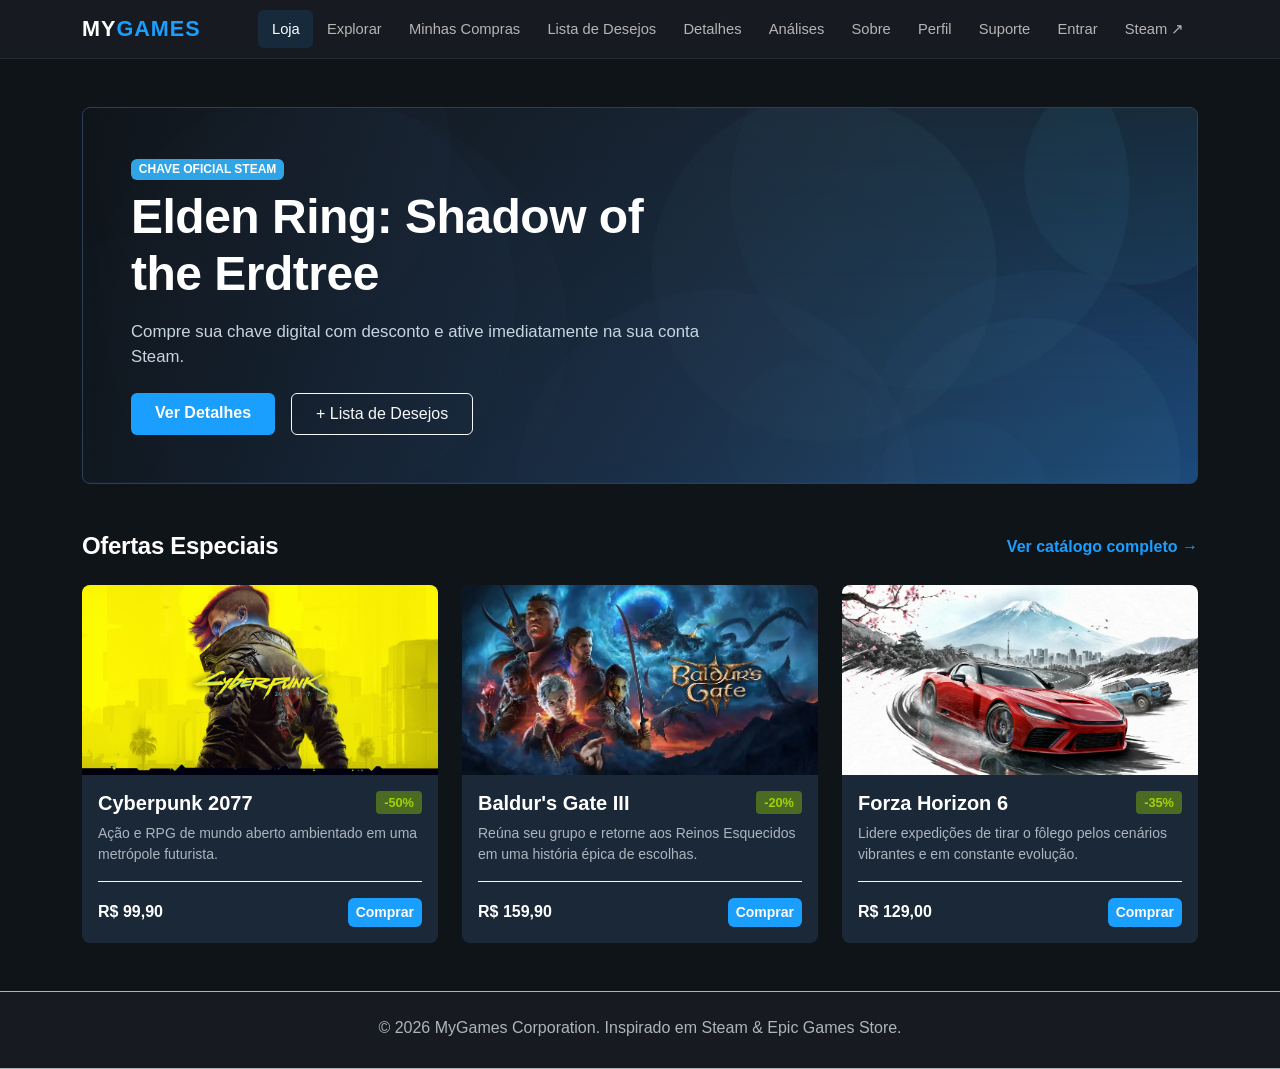
==== commit f633a3b0: "feat: versao final loja de chaves Steam offline com 10 paginas e documentacao" ====
--- a/index.html
+++ b/index.html
@@ -1,244 +1,114 @@
-<!--
-  Projeto: MyGames - Backlog e Diário Gamer Brasileiro
-  Disciplina: DFEW.08 - Desenvolvimento Front-End para Web
-  Professor: Fabricio Olivo (Universidade Positivo)
-  Autores: Reinaldo Celestino Da Silva Neto e Gustavo Moreira Borges Arantes
-  Arquivo: index.html (Página Inicial em HTML, CSS e JS Puros)
--->
 <!DOCTYPE html>
 <html lang="pt-BR">
 <head>
     <meta charset="UTF-8">
     <meta name="viewport" content="width=device-width, initial-scale=1.0">
-    <title>MyGames | Seu Backlog e Diário Gamer em Português</title>
+    <title>Loja - MyGames</title>
+    <link href="css/bootstrap.min.css" rel="stylesheet">
     <link rel="stylesheet" href="css/style.css">
-    <style>
-        .destaque-subtitulo {
-            letter-spacing: 0.04em;
-            text-transform: uppercase;
-        }
-    </style>
+    <style>.txt-destaque { color: #c7d5e0; font-size: 1.05rem; }</style>
 </head>
-<body>
-    <header id="cabecalho-principal">
-        <div class="navbar-container">
-            <a href="index.html" class="logo">
-                <img src="img/Gemini_Generated_Image_ndhiqlndhiqlndhi.jpeg" alt="Logotipo MyGames">
-                <span>My<b>Games</b></span>
-            </a>
-
-            <button type="button" id="btnMenuMobile" class="menu-mobile-btn" aria-label="Abrir Menu">☰</button>
-
-            <nav id="menuPrincipal" class="navheader" aria-label="Navegação Principal">
-                <a href="index.html" class="ativo">Início</a>
-                <a href="explorar.html">Explorar</a>
-                <a href="detalhes.html">Jogo em Destaque</a>
-                <a href="biblioteca.html">Meu Backlog</a>
-                <a href="desejos.html">Lista de Desejos</a>
-                <a href="analises.html">Análises</a>
-                <a href="comunidade.html">Comunidade</a>
-                <a href="perfil.html">Perfil</a>
-                <a href="contato.html">Contato</a>
-                <a href="https://rawg.io/" target="_blank" rel="noopener noreferrer" class="link-externo">API RAWG ↗</a>
-                <a href="login.html" id="linkSessaoUsuario" class="btn-nav-login">Entrar / Criar Conta</a>
-            </nav>
-        </div>
+<body class="d-flex flex-column min-vh-100">
+    <header>
+        <nav class="navbar navbar-expand-xl navbar-dark bg-steam-header">
+            <div class="container">
+                <a class="navbar-brand fw-bold brand-logo" href="index.html">MY<span>GAMES</span></a>
+                <button class="navbar-toggler" type="button" data-bs-toggle="collapse" data-bs-target="#navbarNav">
+                    <span class="navbar-toggler-icon"></span>
+                </button>
+                <div class="collapse navbar-collapse" id="navbarNav">
+                    <div class="navbar-nav ms-auto align-items-xl-center">
+                        <a class="nav-link active" href="index.html">Loja</a>
+                        <a class="nav-link" href="explorar.html">Explorar</a>
+                        <a class="nav-link" href="biblioteca.html">Minhas Compras</a>
+                        <a class="nav-link" href="desejos.html">Lista de Desejos</a>
+                        <a class="nav-link" href="detalhes.html">Detalhes</a>
+                        <a class="nav-link" href="analises.html">Análises</a>
+                        <a class="nav-link" href="comunidade.html">Sobre</a>
+                        <a class="nav-link" href="perfil.html">Perfil</a>
+                        <a class="nav-link" href="contato.html">Suporte</a>
+                        <a class="nav-link" href="login.html">Entrar</a>
+                        <a class="nav-link ext-link" href="https://store.steampowered.com" target="_blank">Steam ↗</a>
+                    </div>
+                </div>
+            </div>
+        </nav>
     </header>
-
-    <main class="container-principal">
-        <section id="banner-destaque" class="hero">
-            <span class="badge-hero destaque-subtitulo" style="border-color: rgba(6, 182, 212, 0.5);">🎮 Plataforma Brasileira de Backlog e Reviews</span>
-            <h1>Acompanhe, avalie e organize toda a sua jornada nos games.</h1>
-            <p>Monte seu diário de jogos zerados, gerencie sua fila de "Pretendo Jogar", crie sua Lista de Desejos para promoções e compartilhe análises completas em português.</p>
-            <div class="button-hero">
-                <a href="login.html" class="btn-primario">Criar Conta Grátis</a>
-                <a href="explorar.html" class="btn-secundario">Explorar Catálogo</a>
-                <a href="biblioteca.html" class="btn-secundario">Abrir Meu Backlog</a>
+    <main class="container my-5 flex-grow-1">
+        <section class="hero-banner p-4 p-md-5 rounded-3 mb-5">
+            <div class="col-md-7">
+                <span class="badge bg-primary mb-2">CHAVE OFICIAL STEAM</span>
+                <h1 class="display-5 fw-bold text-white mb-3" style="letter-spacing: -0.5px;">Elden Ring: Shadow of the Erdtree</h1>
+                <p class="lead txt-destaque mb-4">Compre sua chave digital com desconto e ative imediatamente na sua conta Steam.</p>
+                <div class="d-flex gap-3">
+                    <a href="detalhes.html" class="btn btn-steam px-4 py-2">Ver Detalhes</a>
+                    <a href="desejos.html" class="btn btn-outline-light px-4 py-2" data-desejo="elden">+ Lista de Desejos</a>
+                </div>
             </div>
         </section>
 
-        <section class="stats-strip" aria-label="Resumo do Diário">
-            <div class="stat-box">
-                <div>
-                    <strong id="statTotalBacklog">5</strong>
-                    <p>Jogos Registrados no Backlog</p>
-                </div>
-                <span>📚</span>
-            </div>
-            <div class="stat-box">
-                <div>
-                    <strong id="statTotalZerados">2</strong>
-                    <p>Jogos Zerados na Temporada</p>
-                </div>
-                <span>🏆</span>
-            </div>
-            <div class="stat-box">
-                <div>
-                    <strong id="statTotalReviews">3</strong>
-                    <p>Análises Publicadas</p>
-                </div>
-                <span>✍️</span>
-            </div>
-        </section>
+        <div class="d-flex justify-content-between align-items-center mb-4">
+            <h2 class="section-title mb-0">Ofertas Especiais</h2>
+            <a href="explorar.html" class="text-info text-decoration-none fw-semibold">Ver catálogo completo →</a>
+        </div>
 
-        <section>
-            <div class="section-header">
-                <div>
-                    <h2>🔥 Jogos Populares da Semana</h2>
-                    <p>Os títulos mais jogados, favoritados e avaliados pela comunidade brasileira</p>
-                </div>
-                <a href="explorar.html" class="link-ver-tudo">Ver catálogo completo →</a>
-            </div>
-
-            <div class="cards-horizontais">
-                <article class="game-card">
-                    <div class="card-cover">
-                        <span class="card-badge">RPG / Soulslike</span>
-                        <img src="https://images.igdb.com/igdb/image/upload/t_cover_big/co4jni.jpg" alt="Capa de Elden Ring">
-                    </div>
-                    <div class="card-info">
-                        <div>
-                            <h3>Elden Ring</h3>
-                            <p>Explore as Terras Intermédias neste RPG de ação aclamado mundialmente.</p>
+        <div class="row row-cols-1 row-cols-md-3 g-4">
+            <div class="col">
+                <div class="card h-100 store-card border-0">
+                    <img src="img/cyberpunk.png" class="card-img-top" alt="Cyberpunk 2077">
+                    <div class="card-body d-flex flex-column">
+                        <div class="d-flex justify-content-between align-items-start mb-2">
+                            <h5 class="card-title text-white fw-bold mb-0">Cyberpunk 2077</h5>
+                            <span class="discount-badge">-50%</span>
                         </div>
-                        <div class="card-meta">
-                            <span class="rating">★ 4.9</span>
-                            <a href="detalhes.html?jogo=elden-ring" class="card-link">Ver Detalhes</a>
+                        <p class="card-text text-secondary small">Ação e RPG de mundo aberto ambientado em uma metrópole futurista.</p>
+                        <div class="mt-auto d-flex justify-content-between align-items-center pt-3 border-top border-secondary-subtle">
+                            <span class="text-white fw-bold">R$ 99,90</span>
+                            <button type="button" class="btn btn-sm btn-buy-static">Comprar</button>
                         </div>
                     </div>
-                </article>
-
-                <article class="game-card">
-                    <div class="card-cover">
-                        <span class="card-badge">RPG Tático</span>
-                        <img src="https://images.igdb.com/igdb/image/upload/t_cover_big/co670h.jpg" alt="Capa de Baldur's Gate 3">
-                    </div>
-                    <div class="card-info">
-                        <div>
-                            <h3>Baldur's Gate 3</h3>
-                            <p>Reúna seu grupo em uma campanha épica de Dungeons & Dragons.</p>
+                </div>
+            </div>
+            <div class="col">
+                <div class="card h-100 store-card border-0">
+                    <img src="img/baldurs.png" class="card-img-top" alt="Baldur's Gate III">
+                    <div class="card-body d-flex flex-column">
+                        <div class="d-flex justify-content-between align-items-start mb-2">
+                            <h5 class="card-title text-white fw-bold mb-0">Baldur's Gate III</h5>
+                            <span class="discount-badge">-20%</span>
                         </div>
-                        <div class="card-meta">
-                            <span class="rating">★ 4.9</span>
-                            <a href="detalhes.html?jogo=baldurs-gate-3" class="card-link">Ver Detalhes</a>
+                        <p class="card-text text-secondary small">Reúna seu grupo e retorne aos Reinos Esquecidos em uma história épica de escolhas.</p>
+                        <div class="mt-auto d-flex justify-content-between align-items-center pt-3 border-top border-secondary-subtle">
+                            <span class="text-white fw-bold">R$ 159,90</span>
+                            <button type="button" class="btn btn-sm btn-buy-static">Comprar</button>
                         </div>
                     </div>
-                </article>
-
-                <article class="game-card">
-                    <div class="card-cover">
-                        <span class="card-badge">Mundo Aberto</span>
-                        <img src="https://images.igdb.com/igdb/image/upload/t_cover_big/co7497.jpg" alt="Capa de Cyberpunk 2077">
-                    </div>
-                    <div class="card-info">
-                        <div>
-                            <h3>Cyberpunk 2077</h3>
-                            <p>Mercenários, implantes cibernéticos e escolhas intensas em Night City.</p>
+                </div>
+            </div>
+            <div class="col">
+                <div class="card h-100 store-card border-0">
+                    <img src="img/forza6.png" class="card-img-top" alt="Forza Horizon 6">
+                    <div class="card-body d-flex flex-column">
+                        <div class="d-flex justify-content-between align-items-start mb-2">
+                            <h5 class="card-title text-white fw-bold mb-0">Forza Horizon 6</h5>
+                            <span class="discount-badge">-35%</span>
                         </div>
-                        <div class="card-meta">
-                            <span class="rating">★ 4.5</span>
-                            <a href="detalhes.html?jogo=cyberpunk-2077" class="card-link">Ver Detalhes</a>
+                        <p class="card-text text-secondary small">Lidere expedições de tirar o fôlego pelos cenários vibrantes e em constante evolução.</p>
+                        <div class="mt-auto d-flex justify-content-between align-items-center pt-3 border-top border-secondary-subtle">
+                            <span class="text-white fw-bold">R$ 129,00</span>
+                            <button type="button" class="btn btn-sm btn-buy-static">Comprar</button>
                         </div>
                     </div>
-                </article>
-
-                <article class="game-card">
-                    <div class="card-cover">
-                        <span class="card-badge">Metroidvania</span>
-                        <img src="https://images.igdb.com/igdb/image/upload/t_cover_big/co1rgi.jpg" alt="Capa de Hollow Knight">
-                    </div>
-                    <div class="card-info">
-                        <div>
-                            <h3>Hollow Knight</h3>
-                            <p>Desbrave as profundezas do reino esquecido de Hallownest.</p>
-                        </div>
-                        <div class="card-meta">
-                            <span class="rating">★ 4.8</span>
-                            <a href="detalhes.html?jogo=hollow-knight" class="card-link">Ver Detalhes</a>
-                        </div>
-                    </div>
-                </article>
-
-                <article class="game-card">
-                    <div class="card-cover">
-                        <span class="card-badge">RPG / Fantasia</span>
-                        <img src="https://images.igdb.com/igdb/image/upload/t_cover_big/co1wyy.jpg" alt="Capa de The Witcher 3">
-                    </div>
-                    <div class="card-info">
-                        <div>
-                            <h3>The Witcher 3</h3>
-                            <p>A jornada lendária de Geralt de Rívia em busca de Ciri.</p>
-                        </div>
-                        <div class="card-meta">
-                            <span class="rating">★ 4.9</span>
-                            <a href="detalhes.html?jogo=the-witcher-3" class="card-link">Ver Detalhes</a>
-                        </div>
-                    </div>
-                </article>
-            </div>
-        </section>
-
-        <section>
-            <div class="section-header">
-                <div>
-                    <h2>💬 Análises em Destaque da Comunidade</h2>
-                    <p>Confira as últimas resenhas com selo de recomendação dos jogadores</p>
                 </div>
-                <a href="analises.html" class="link-ver-tudo">Escrever uma análise →</a>
-            </div>
-
-            <div id="reviewsRecentesHome" class="reviews-grid"></div>
-        </section>
-    </main>
-
-    <footer id="rodape-principal">
-        <div class="footer-container">
-            <div class="footer-col" style="max-width: 340px;">
-                <a href="index.html" class="logo" style="margin-bottom: 12px;">
-                    <img src="img/Gemini_Generated_Image_ndhiqlndhiqlndhi.jpeg" alt="Logo MyGames">
-                    <span>MyGames</span>
-                </a>
-                <p style="font-size: 0.88rem; color: #94a3b8;">Plataforma brasileira estilo Backloggd para controle de biblioteca gamer, lista de desejos e análises da comunidade.</p>
-            </div>
-
-            <div class="footer-col">
-                <h4>Navegação</h4>
-                <ul>
-                    <li><a href="index.html">Início</a></li>
-                    <li><a href="explorar.html">Explorar Catálogo</a></li>
-                    <li><a href="detalhes.html">Detalhes e Multimídia</a></li>
-                    <li><a href="biblioteca.html">Meu Backlog</a></li>
-                    <li><a href="desejos.html">Lista de Desejos</a></li>
-                </ul>
-            </div>
-
-            <div class="footer-col">
-                <h4>Comunidade & Conta</h4>
-                <ul>
-                    <li><a href="analises.html">Análises de Jogos</a></li>
-                    <li><a href="comunidade.html">Fórum da Comunidade</a></li>
-                    <li><a href="perfil.html">Meu Perfil Gamer</a></li>
-                    <li><a href="login.html">Entrar / Cadastrar</a></li>
-                    <li><a href="contato.html">Contato e Equipe</a></li>
-                </ul>
-            </div>
-
-            <div class="footer-col">
-                <h4>Referências Externas</h4>
-                <ul>
-                    <li><a href="https://www.backloggd.com/" target="_blank" rel="noopener noreferrer">Backloggd (Inspiração) ↗</a></li>
-                    <li><a href="https://rawg.io/apidocs" target="_blank" rel="noopener noreferrer">RAWG Video Games API ↗</a></li>
-                    <li><a href="https://www.igdb.com/" target="_blank" rel="noopener noreferrer">IGDB Database ↗</a></li>
-                </ul>
             </div>
         </div>
-
-        <div class="footer-bottom">
-            <span>&copy; 2026 MyGames Brasil — Universidade Positivo (Desenvolvimento Front-End para Web).</span>
-            <span>Desenvolvido por Reinaldo Celestino Da Silva Neto &amp; Gustavo Moreira Borges Arantes.</span>
+    </main>
+    <footer class="bg-steam-header text-center py-4 mt-auto border-top border-dark-subtle">
+        <div class="container">
+            <p class="mb-1 text-secondary">&copy; 2026 MyGames Corporation. Inspirado em Steam & Epic Games Store.</p>
         </div>
     </footer>
-
+    <script src="js/bootstrap.bundle.min.js"></script>
     <script src="js/script.js"></script>
 </body>
-</html>
+</html>
--- a/css/style.css
+++ b/css/style.css
@@ -1,854 +1,462 @@
-/*
- * Projeto: MyGames - Backlog e Diário Gamer Brasileiro
- * Disciplina: DFEW.08 - Desenvolvimento Front-End para Web
- * Professor: Fabricio Olivo (Universidade Positivo)
- * Autores: Reinaldo Celestino Da Silva Neto e Gustavo Moreira Borges Arantes
- * Arquivo: css/style.css (Folha de Estilo Externa Principal - Estilo Backloggd)
- */
-
-@import url('https://fonts.googleapis.com/css2?family=Inter:wght@400;500;600;700;800&family=Outfit:wght@600;700;800&display=swap');
-
+/* MyGames - Folha de estilos principal */
 :root {
-    --bg-main: #14181c;
-    --bg-secondary: #1b2128;
-    --bg-card: #212832;
-    --bg-card-hover: #2a3340;
-    --bg-header: rgba(20, 24, 28, 0.96);
-    --text-primary: #ffffff;
-    --text-secondary: #9ab;
-    --text-muted: #678;
-    --accent-primary: #ea377a;
-    --accent-hover: #ff4d8d;
-    --accent-indigo: #6366f1;
-    --accent-cyan: #00e054;
-    --accent-green: #00e054;
-    --accent-yellow: #fbbf24;
-    --accent-red: #ef4444;
-    --accent-blue: #40bcf4;
-    --border-subtle: rgba(255, 255, 255, 0.09);
-    --border-poster: rgba(255, 255, 255, 0.16);
-    --border-focus: #ea377a;
-    --shadow-poster: 0 6px 18px rgba(0, 0, 0, 0.65);
-    --radius-sm: 4px;
-    --radius-md: 8px;
-    --radius-lg: 12px;
-    --container-width: 1240px;
-}
-
-* {
+    --bg-main: #0f1419;
+    --bg-header: #171a21;
+    --bg-card: #1b2838;
+    --bg-panel: #16202d;
+    --text-primary: #f3f4f6;
+    --text-secondary: #8f98a0;
+    --accent-blue: #1a9fff;
+    --accent-hover: #0078f2;
+    --discount-green: #4c6b22;
+    --discount-text: #a4d007;
+    --border-subtle: #2a3f5a;
+}
+
+header, nav, main, section, article, footer {
+    display: block;
+}
+
+h1, h2, h3, h4, h5, h6, p, a, span, ul, li, table, th, td, form, label, input, select, textarea, button, video, audio, img {
     box-sizing: border-box;
+}
+
+body {
+    font-family: 'Inter', 'Segoe UI', Roboto, Arial, sans-serif;
+    background-color: var(--bg-main);
+    color: var(--text-primary);
     margin: 0;
-    padding: 0;
-}
-
-html {
-    scroll-behavior: smooth;
-}
-
-body {
+}
+
+.bg-steam-header {
+    background-color: var(--bg-header) !important;
+    border-bottom: 1px solid rgba(255, 255, 255, 0.06);
+}
+
+.brand-logo, .pure-logo {
+    font-size: 1.35rem;
+    letter-spacing: 1px;
+    color: #fff !important;
+    text-decoration: none;
+}
+.brand-logo span, .pure-logo span {
+    color: var(--accent-blue);
+}
+
+.navbar-nav .nav-link {
+    color: #b8b6b4 !important;
+    font-weight: 500;
+    font-size: 0.92rem;
+    padding: 0.5rem 0.85rem !important;
+    transition: color 0.2s ease, background-color 0.2s ease;
+    border-radius: 6px;
+}
+
+.navbar-nav .nav-link:hover,
+.navbar-nav .nav-link.active {
+    color: #ffffff !important;
+    background-color: rgba(26, 159, 255, 0.12);
+}
+
+.ext-link {
+    color: var(--accent-blue) !important;
+}
+
+.hero-banner {
+    background: linear-gradient(90deg, rgba(15, 20, 25, 0.95) 0%, rgba(27, 40, 56, 0.75) 60%, rgba(27, 40, 56, 0.3) 100%),
+                url('../img/banner.jpg');
+    background-size: cover;
+    background-position: center;
+    border: 1px solid var(--border-subtle);
+}
+
+.section-title {
+    font-weight: 700;
+    font-size: 1.5rem;
+    color: #ffffff;
+    letter-spacing: -0.3px;
+}
+
+.store-card {
+    background-color: var(--bg-card) !important;
+    border-radius: 8px;
+    overflow: hidden;
+    transition: transform 0.2s ease, box-shadow 0.2s ease;
+}
+.store-card:hover {
+    transform: translateY(-4px);
+    box-shadow: 0 12px 24px rgba(0, 0, 0, 0.45);
+}
+.store-card img {
+    height: 190px;
+    object-fit: cover;
+}
+
+.discount-badge {
+    background-color: var(--discount-green);
+    color: var(--discount-text);
+    font-weight: 700;
+    font-size: 0.8rem;
+    padding: 2px 8px;
+    border-radius: 4px;
+}
+
+.btn-steam {
+    background-color: var(--accent-blue);
+    color: #fff;
+    font-weight: 600;
+    border: none;
+    border-radius: 6px;
+    transition: background-color 0.2s ease, transform 0.15s ease;
+}
+.btn-steam:hover, .btn-hover:hover {
+    background-color: var(--accent-hover);
+    color: #fff;
+    transform: translateY(-1px);
+}
+
+.btn-buy-static,
+.btn-buy-static:hover,
+.btn-buy-static:focus,
+.btn-buy-static:active {
+    background-color: var(--accent-blue) !important;
+    color: #fff !important;
+    font-weight: 600;
+    border: none !important;
+    border-radius: 6px;
+    transition: none !important;
+    transform: none !important;
+    box-shadow: none !important;
+    cursor: default !important;
+}
+
+.bg-dark-panel {
+    background-color: var(--bg-panel);
+}
+
+.custom-table th {
+    background-color: var(--bg-header);
+    color: var(--text-secondary);
+    font-weight: 600;
+    font-size: 0.85rem;
+    text-transform: uppercase;
+    border-bottom-color: var(--border-subtle);
+}
+.custom-table td {
+    background-color: var(--bg-card);
+    border-bottom-color: var(--border-subtle);
+    vertical-align: middle;
+}
+.score-badge {
+    background-color: var(--discount-green);
+    color: var(--discount-text);
+    font-weight: 700;
+    padding: 4px 10px;
+    border-radius: 4px;
+}
+
+.form-steam {
+    background-color: #121a24 !important;
+    border: 1px solid var(--border-subtle) !important;
+    color: #fff !important;
+}
+.form-steam::placeholder {
+    color: #5c6b7a !important;
+}
+.req-field:hover {
+    border-color: #3d5a80 !important;
+}
+.req-field:focus {
+    border-color: var(--accent-blue) !important;
+    box-shadow: 0 0 0 3px rgba(26, 159, 255, 0.25) !important;
+}
+.req-field:invalid:focus {
+    border-color: #ef4444 !important;
+    box-shadow: 0 0 0 3px rgba(239, 68, 68, 0.25) !important;
+}
+
+.grid-gallery {
+    display: grid;
+    grid-template-columns: repeat(auto-fit, minmax(280px, 1fr));
+    gap: 20px;
+}
+.grid-item {
+    height: 220px;
+    background-size: cover;
+    background-position: center;
+    border-radius: 8px;
+    position: relative;
+    overflow: hidden;
+    border: 1px solid var(--border-subtle);
+    transition: transform 0.2s ease;
+}
+.grid-item:hover {
+    transform: scale(1.02);
+}
+.grid-overlay {
+    position: absolute;
+    inset: 0;
+    background: linear-gradient(to top, rgba(15, 20, 25, 0.92) 0%, rgba(15, 20, 25, 0.2) 100%);
+    display: flex;
+    flex-direction: column;
+    justify-content: flex-end;
+    padding: 20px;
+}
+.grid-overlay h4 {
+    color: #fff;
+    font-weight: 700;
+    margin: 0;
+}
+.grid-overlay span {
+    color: var(--accent-blue);
+    font-size: 0.85rem;
+}
+
+.pure-body {
+    display: flex;
+    flex-direction: column;
     min-height: 100vh;
-    background-color: var(--bg-main);
-    background-image: radial-gradient(ellipse at 50% 0%, rgba(45, 58, 78, 0.55) 0%, rgba(20, 24, 28, 1) 70%);
-    background-attachment: fixed;
-    color: var(--text-primary);
-    font-family: 'Inter', sans-serif;
-    line-height: 1.55;
-    display: flex;
-    flex-direction: column;
-}
-
-h1, h2, h3, h4, h5, h6 {
-    font-family: 'Outfit', sans-serif;
-    color: var(--text-primary);
-    letter-spacing: -0.01em;
-}
-
-a {
-    text-decoration: none;
-    color: var(--text-primary);
-    transition: all 0.18s ease;
-}
-
-ul {
-    list-style: none;
-}
-
-img {
-    max-width: 100%;
-    display: block;
-}
-
-button {
-    font-family: inherit;
-    cursor: pointer;
-    border: none;
-    background: none;
-}
-
-header#cabecalho-principal {
-    position: sticky;
-    top: 0;
-    z-index: 1000;
+}
+.pure-header {
     background-color: var(--bg-header);
-    backdrop-filter: blur(10px);
-    border-bottom: 1px solid var(--border-subtle);
-    padding: 0 18px;
-}
-
-.navbar-container {
-    max-width: var(--container-width);
+    border-bottom: 1px solid rgba(255, 255, 255, 0.06);
+    padding: 0.5rem 0;
+}
+.pure-nav-container {
+    max-width: 1320px;
+    width: 100%;
     margin: 0 auto;
-    min-height: 68px;
+    padding: 0 12px;
+    min-height: 40px;
     display: flex;
     align-items: center;
     justify-content: space-between;
-    gap: 12px;
-    flex-wrap: nowrap;
-}
-
-.logo {
+    flex-wrap: wrap;
+    gap: 16px;
+}
+.pure-nav {
     display: flex;
     align-items: center;
-    gap: 8px;
-    font-family: 'Outfit', sans-serif;
-    font-weight: 800;
-    font-size: 1.35rem;
-    letter-spacing: -0.03em;
-    flex-shrink: 0;
-}
-
-.logo img {
-    width: 34px;
-    height: 34px;
-    border-radius: 6px;
-    object-fit: cover;
-    border: 1px solid var(--accent-primary);
-}
-
-.logo span {
+    flex-wrap: wrap;
+    margin-left: auto;
+}
+.pure-nav a {
+    color: #b8b6b4;
+    text-decoration: none;
+    font-size: 0.92rem;
+    font-weight: 500;
+    padding: 0.5rem 0.85rem;
+    border-radius: 6px;
+    transition: color 0.2s ease, background-color 0.2s ease;
+    line-height: 1.5;
+}
+.pure-nav a:hover,
+.pure-nav a.active {
     color: #ffffff;
-}
-
-.logo span b {
-    color: var(--accent-primary);
-}
-
-.navheader {
-    display: flex;
-    align-items: center;
-    gap: 3px;
-    flex-wrap: nowrap;
-}
-
-.navheader a {
-    padding: 6px 8px;
-    border-radius: var(--radius-sm);
+    background-color: rgba(26, 159, 255, 0.12);
+}
+.pure-nav a.ext-link {
+    color: var(--accent-blue) !important;
+}
+
+.pure-container {
+    max-width: 1320px;
+    width: 100%;
+    margin: 48px auto;
+    padding: 0 12px;
+    box-sizing: border-box;
+    flex: 1;
+}
+.pure-panel {
+    background-color: var(--bg-card);
+    border: 1px solid var(--border-subtle);
+    border-radius: 10px;
+    padding: 32px;
+}
+#titulo-puro {
+    color: #ffffff;
+    font-size: 2rem;
+    margin: 6px 0 8px 0;
+}
+.pure-subtitle {
+    color: var(--text-secondary);
+    margin-top: 0;
+    margin-bottom: 28px;
+}
+.pure-tag {
+    display: inline-block;
+    background-color: rgba(26, 159, 255, 0.18);
+    color: var(--accent-blue);
     font-size: 0.75rem;
     font-weight: 700;
-    text-transform: uppercase;
-    letter-spacing: 0.03em;
-    color: var(--text-secondary);
-    white-space: nowrap;
-}
-
-.navheader a:hover,
-.navheader a.ativo {
-    color: #ffffff;
-    background-color: rgba(255, 255, 255, 0.07);
-}
-
-.navheader a.ativo {
-    border-bottom: 2px solid var(--accent-primary);
-}
-
-.navheader a.link-externo {
-    color: var(--accent-blue);
-    border: 1px solid rgba(64, 188, 244, 0.35);
-    margin-left: 4px;
-}
-
-.navheader a.link-externo:hover {
-    background-color: rgba(64, 188, 244, 0.15);
-    color: #ffffff;
-}
-
-.btn-nav-login {
-    padding: 7px 12px !important;
-    border-radius: var(--radius-sm) !important;
-    background-color: var(--accent-primary) !important;
-    color: #ffffff !important;
-    font-weight: 700 !important;
-    margin-left: 4px;
-    white-space: nowrap;
-}
-
-.btn-nav-login:hover {
-    background-color: var(--accent-hover) !important;
-    transform: translateY(-1px);
-}
-
-.menu-mobile-btn {
-    display: none;
-    color: var(--text-primary);
-    font-size: 1.4rem;
-    padding: 6px 10px;
-    border-radius: var(--radius-sm);
-    border: 1px solid var(--border-subtle);
-}
-
-main.container-principal {
-    flex: 1;
-    width: 100%;
-    max-width: var(--container-width);
-    margin: 0 auto;
-    padding: 28px 20px 60px;
-}
-
-#banner-destaque.hero {
-    position: relative;
-    border-radius: var(--radius-lg);
-    overflow: hidden;
-    padding: 64px 36px;
-    margin-bottom: 36px;
-    background: linear-gradient(180deg, rgba(20, 24, 28, 0.55) 0%, rgba(20, 24, 28, 0.96) 92%),
-                url('https://shared.akamai.steamstatic.com/store_item_assets/steam/apps/1245620/library_hero.jpg') center/cover no-repeat;
-    background-color: #1c222b;
-    border: 1px solid var(--border-poster);
-    box-shadow: var(--shadow-poster);
-    display: flex;
-    flex-direction: column;
-    align-items: center;
-    text-align: center;
-}
-
-.badge-hero {
-    display: inline-flex;
-    align-items: center;
-    gap: 8px;
-    background-color: rgba(234, 55, 122, 0.22);
-    border: 1px solid rgba(234, 55, 122, 0.6);
-    color: #ff85b3;
-    padding: 5px 14px;
-    border-radius: 999px;
-    font-size: 0.78rem;
-    font-weight: 700;
-    text-transform: uppercase;
-    letter-spacing: 0.06em;
-    margin-bottom: 16px;
-}
-
-.hero h1 {
-    font-size: 2.6rem;
-    line-height: 1.15;
-    max-width: 760px;
-    margin-bottom: 14px;
-    text-shadow: 0 4px 16px rgba(0, 0, 0, 0.85);
-}
-
-.hero p {
-    font-size: 1.02rem;
-    color: #e2e8f0;
-    max-width: 640px;
-    margin-bottom: 26px;
-}
-
-.button-hero {
-    display: flex;
-    gap: 12px;
-    flex-wrap: wrap;
-    justify-content: center;
-}
-
-.btn-primario {
-    background-color: var(--accent-primary);
-    color: #ffffff;
-    padding: 11px 22px;
-    border-radius: var(--radius-sm);
-    font-weight: 700;
-    font-size: 0.9rem;
-    display: inline-flex;
-    align-items: center;
-    gap: 8px;
-    box-shadow: 0 4px 14px rgba(234, 55, 122, 0.4);
-}
-
-.btn-primario:hover {
-    background-color: var(--accent-hover);
-    transform: translateY(-2px);
-    color: #ffffff;
-}
-
-.btn-secundario {
-    background-color: rgba(33, 40, 50, 0.92);
-    border: 1px solid var(--border-poster);
-    color: var(--text-primary);
-    padding: 11px 20px;
-    border-radius: var(--radius-sm);
-    font-weight: 600;
-    font-size: 0.9rem;
-    display: inline-flex;
-    align-items: center;
-    gap: 8px;
-}
-
-.btn-secundario:hover {
-    background-color: var(--bg-card-hover);
-    border-color: #ffffff;
-    transform: translateY(-2px);
-}
-
-.stats-strip {
-    display: flex;
-    justify-content: space-between;
-    gap: 16px;
-    flex-wrap: wrap;
-    margin-bottom: 42px;
-}
-
-.stat-box {
-    flex: 1;
-    min-width: 200px;
-    background-color: var(--bg-secondary);
-    border: 1px solid var(--border-subtle);
-    border-left: 4px solid var(--accent-primary);
-    border-radius: var(--radius-sm);
-    padding: 16px 20px;
-    display: flex;
-    align-items: center;
-    justify-content: space-between;
-}
-
-.stat-box strong {
-    font-size: 1.75rem;
-    font-family: 'Outfit', sans-serif;
-    color: #ffffff;
-    display: block;
-    line-height: 1.1;
-}
-
-.stat-box p {
-    font-size: 0.82rem;
-    color: var(--text-secondary);
-    text-transform: uppercase;
-    letter-spacing: 0.04em;
-    margin-top: 4px;
-}
-
-.section-header {
-    display: flex;
-    align-items: flex-end;
-    justify-content: space-between;
-    margin-bottom: 18px;
-    padding-bottom: 8px;
-    border-bottom: 1px solid var(--border-subtle);
-    gap: 16px;
-    flex-wrap: wrap;
-}
-
-.section-header h2 {
-    font-size: 1.15rem;
-    text-transform: uppercase;
-    letter-spacing: 0.06em;
-    color: var(--text-secondary);
-}
-
-.section-header p {
-    font-size: 0.85rem;
-    color: var(--text-muted);
-    margin-top: 2px;
-}
-
-.link-ver-tudo {
-    font-size: 0.82rem;
-    font-weight: 700;
-    text-transform: uppercase;
-    letter-spacing: 0.05em;
-    color: var(--text-secondary);
-}
-
-.link-ver-tudo:hover {
-    color: var(--accent-primary);
-}
-
-.gamergrids {
-    display: grid;
-    grid-template-columns: repeat(auto-fill, minmax(195px, 1fr));
-    gap: 18px;
-    margin-bottom: 44px;
-}
-
-.cards-horizontais {
-    display: flex;
-    flex-direction: row;
-    gap: 16px;
-    flex-wrap: wrap;
-    margin-bottom: 44px;
-}
-
-.cards-horizontais .game-card {
-    flex: 1 1 195px;
-    max-width: 235px;
-}
-
-.game-card {
-    background-color: var(--bg-card);
-    border-radius: var(--radius-sm);
-    overflow: hidden;
-    border: 1px solid var(--border-poster);
-    box-shadow: var(--shadow-poster);
-    transition: transform 0.2s ease, border-color 0.2s ease;
-    display: flex;
-    flex-direction: column;
-}
-
-.game-card:hover {
-    transform: translateY(-5px);
-    border-color: var(--accent-green);
-}
-
-.card-cover {
-    position: relative;
-    width: 100%;
-    height: 275px;
-    overflow: hidden;
-    background-color: #101418;
-}
-
-.card-cover img {
-    width: 100%;
-    height: 100%;
-    object-fit: cover;
-    transition: transform 0.3s ease;
-}
-
-.game-card:hover .card-cover img {
-    transform: scale(1.04);
-}
-
-.card-badge {
-    position: absolute;
-    top: 8px;
-    left: 8px;
-    background-color: rgba(20, 24, 28, 0.9);
-    padding: 3px 8px;
-    border-radius: var(--radius-sm);
-    font-size: 0.7rem;
-    font-weight: 700;
-    text-transform: uppercase;
-    color: #ffffff;
-    border: 1px solid var(--border-poster);
-}
-
-.card-info {
-    padding: 12px 14px;
-    display: flex;
-    flex-direction: column;
-    flex: 1;
-    justify-content: space-between;
-    gap: 8px;
-}
-
-.card-info h3 {
-    font-size: 0.96rem;
-    color: #ffffff;
-    white-space: nowrap;
-    overflow: hidden;
-    text-overflow: ellipsis;
-}
-
-.card-info p {
-    font-size: 0.8rem;
-    color: var(--text-secondary);
-    display: -webkit-box;
-    -webkit-line-clamp: 2;
-    -webkit-box-orient: vertical;
-    overflow: hidden;
-}
-
-.card-meta {
-    display: flex;
-    align-items: center;
-    justify-content: space-between;
-    margin-top: 4px;
-    padding-top: 8px;
-    border-top: 1px solid var(--border-subtle);
-}
-
-.rating {
-    font-size: 0.84rem;
-    color: var(--accent-green);
-    font-weight: 700;
-}
-
-.card-link {
-    font-size: 0.74rem;
-    font-weight: 700;
-    text-transform: uppercase;
-    color: #ffffff;
-    padding: 4px 9px;
-    border-radius: var(--radius-sm);
-    background-color: var(--accent-primary);
-}
-
-.card-link:hover {
-    background-color: var(--accent-hover);
-    color: #ffffff;
-}
-
-.status-pill {
-    display: inline-block;
-    padding: 3px 9px;
-    border-radius: var(--radius-sm);
-    font-size: 0.72rem;
-    font-weight: 700;
-    text-transform: uppercase;
-}
-
-.status-jogando { background-color: rgba(64, 188, 244, 0.2); color: #40bcf4; }
-.status-zerado { background-color: rgba(0, 224, 84, 0.2); color: #00e054; }
-.status-quero-jogar { background-color: rgba(99, 102, 241, 0.22); color: #a5b4fc; }
-.status-pausado { background-color: rgba(251, 191, 36, 0.2); color: #fbbf24; }
-.status-dropado { background-color: rgba(239, 68, 68, 0.2); color: #f87171; }
-.status-quero-comprar { background-color: rgba(234, 55, 122, 0.2); color: #ff85b3; }
-
-.reviews-grid {
-    display: grid;
-    grid-template-columns: repeat(auto-fit, minmax(310px, 1fr));
-    gap: 18px;
-    margin-bottom: 44px;
-}
-
-.review-card {
-    background-color: var(--bg-secondary);
-    border: 1px solid var(--border-subtle);
-    border-radius: var(--radius-sm);
-    padding: 18px;
-    display: flex;
-    flex-direction: column;
-    gap: 12px;
-}
-
-.review-header {
-    display: flex;
-    align-items: center;
-    justify-content: space-between;
-    gap: 10px;
-}
-
-.review-user {
-    display: flex;
-    align-items: center;
-    gap: 10px;
-}
-
-.avatar-circle {
-    width: 36px;
-    height: 36px;
-    border-radius: 50%;
-    background: linear-gradient(135deg, var(--accent-primary), var(--accent-indigo));
-    display: flex;
-    align-items: center;
-    justify-content: center;
-    font-weight: 800;
-    font-size: 0.88rem;
-    color: #ffffff;
-}
-
-.selo-recomendacao {
-    font-size: 0.7rem;
-    font-weight: 700;
-    text-transform: uppercase;
-    padding: 3px 8px;
-    border-radius: var(--radius-sm);
-}
-
-.selo-recomendo { background-color: rgba(0, 224, 84, 0.18); color: #00e054; }
-.selo-promocao { background-color: rgba(251, 191, 36, 0.18); color: #fbbf24; }
-.selo-nao-recomendo { background-color: rgba(239, 68, 68, 0.18); color: #f87171; }
-
-.barra-filtros {
-    display: flex;
-    gap: 12px;
-    flex-wrap: wrap;
-    background-color: var(--bg-secondary);
-    padding: 16px;
-    border-radius: var(--radius-sm);
-    border: 1px solid var(--border-subtle);
-    margin-bottom: 26px;
-    align-items: center;
-}
-
-.barra-filtros input,
-.barra-filtros select {
-    flex: 1;
-    min-width: 180px;
-}
-
-.abas-status {
-    display: flex;
-    gap: 8px;
-    flex-wrap: wrap;
-    margin-bottom: 24px;
-}
-
-.aba-btn {
-    padding: 8px 14px;
-    border-radius: var(--radius-sm);
-    background-color: var(--bg-secondary);
-    border: 1px solid var(--border-subtle);
-    color: var(--text-secondary);
-    font-size: 0.82rem;
-    font-weight: 700;
-    text-transform: uppercase;
-}
-
-.aba-btn:hover,
-.aba-btn.ativa {
-    background-color: var(--accent-primary);
-    border-color: var(--accent-primary);
-    color: #ffffff;
-}
-
-form.form-padrao {
-    display: flex;
-    flex-direction: column;
-    gap: 16px;
-    max-width: 640px;
-    margin: 0 auto 40px;
-    background-color: var(--bg-secondary);
-    padding: 28px;
-    border-radius: var(--radius-md);
-    border: 1px solid var(--border-subtle);
-    box-shadow: var(--shadow-poster);
-}
-
-.campo-grupo {
-    display: flex;
-    flex-direction: column;
-    gap: 6px;
-}
-
-.campo-grupo label {
-    font-size: 0.85rem;
-    font-weight: 700;
-    text-transform: uppercase;
-    letter-spacing: 0.03em;
-    color: var(--text-secondary);
-}
-
-input, select, textarea {
-    width: 100%;
-    padding: 11px 13px;
-    border-radius: var(--radius-sm);
-    border: 1.5px solid rgba(255, 255, 255, 0.14);
-    background-color: #14181c;
-    color: var(--text-primary);
-    font-family: inherit;
-    font-size: 0.92rem;
-    outline: none;
-    transition: border-color 0.2s ease, box-shadow 0.2s ease;
-}
-
-input:hover, select:hover, textarea:hover {
-    border-color: var(--accent-yellow);
-}
-
-input:focus, select:focus, textarea:focus {
-    border-color: var(--border-focus);
-    box-shadow: 0 0 0 3px rgba(234, 55, 122, 0.22);
-}
-
-input:invalid:not(:placeholder-shown),
-textarea:invalid:not(:placeholder-shown) {
-    border-color: var(--accent-red);
-    box-shadow: 0 0 0 3px rgba(239, 68, 68, 0.2);
-}
-
-button[type="submit"],
-input[type="submit"] {
-    background-color: var(--accent-primary);
-    color: #ffffff;
-    padding: 13px 20px;
-    border-radius: var(--radius-sm);
-    cursor: pointer;
-    font-weight: 700;
-    font-size: 0.92rem;
-    text-transform: uppercase;
-    letter-spacing: 0.04em;
-    border: none;
-    transition: transform 0.15s ease, background-color 0.2s ease;
-}
-
-button[type="submit"]:hover,
-input[type="submit"]:hover {
-    background-color: var(--accent-hover);
-    transform: translateY(-2px);
-}
-
-.tabela-wrapper {
-    width: 100%;
-    overflow-x: auto;
-    border-radius: var(--radius-sm);
-    border: 1px solid var(--border-subtle);
-    background-color: var(--bg-secondary);
-    margin-bottom: 36px;
-}
-
-table {
-    width: 100%;
-    border-collapse: collapse;
-    min-width: 640px;
-}
-
-th, td {
-    padding: 14px 16px;
-    border-bottom: 1px solid var(--border-subtle);
-    text-align: left;
-    font-size: 0.9rem;
-}
-
-th {
-    background-color: #101418;
-    color: var(--text-secondary);
-    font-weight: 700;
-    text-transform: uppercase;
-    font-size: 0.76rem;
-    letter-spacing: 0.05em;
-}
-
-tbody tr:hover {
-    background-color: var(--bg-card-hover);
-}
-
-.perfil-banner {
-    border-radius: var(--radius-md);
-    padding: 36px 28px;
-    margin-bottom: 32px;
-    background: linear-gradient(125deg, rgba(43, 22, 56, 0.92) 0%, rgba(24, 32, 44, 0.94) 60%, rgba(18, 41, 50, 0.95) 100%),
-                url('https://shared.akamai.steamstatic.com/store_item_assets/steam/apps/1086940/library_hero.jpg') center/cover no-repeat;
-    border: 1px solid var(--border-poster);
-    display: flex;
-    align-items: center;
-    justify-content: space-between;
-    gap: 24px;
-    flex-wrap: wrap;
-}
-
-.perfil-info-principal {
-    display: flex;
-    align-items: center;
+    padding: 4px 10px;
+    border-radius: 4px;
+}
+
+.flex-container {
+    display: flex;
     gap: 20px;
     flex-wrap: wrap;
 }
-
-.perfil-avatar-grande {
-    width: 96px;
-    height: 96px;
-    border-radius: 50%;
+.flex-card {
+    background-color: var(--bg-panel);
+    border: 1px solid var(--border-subtle);
+    border-radius: 8px;
+    flex: 1 1 300px;
+    overflow: hidden;
+    display: flex;
+    flex-direction: column;
+}
+.flex-card-img {
+    width: 100%;
+    height: 170px;
     object-fit: cover;
-    border: 3px solid var(--accent-primary);
-}
-
-.painel-interativo-perfil {
-    display: grid;
-    grid-template-columns: repeat(auto-fit, minmax(340px, 1fr));
-    gap: 24px;
-    margin-bottom: 44px;
-}
-
-footer#rodape-principal {
-    margin-top: auto;
-    background-color: #101418;
+}
+.flex-card-body {
+    padding: 20px;
+    display: flex;
+    flex-direction: column;
+    justify-content: space-between;
+    flex: 1;
+}
+.flex-card-body h3 {
+    margin: 10px 0 6px 0;
+    font-size: 1.15rem;
+    color: #fff;
+}
+.flex-card-body p {
+    color: var(--text-secondary);
+    font-size: 0.85rem;
+    margin: 0 0 16px 0;
+}
+.flex-card-footer {
+    display: flex;
+    justify-content: space-between;
+    align-items: center;
+    padding-top: 14px;
     border-top: 1px solid var(--border-subtle);
-    padding: 36px 20px 24px;
-}
-
-.footer-container {
-    max-width: var(--container-width);
-    margin: 0 auto;
-    display: flex;
-    justify-content: space-between;
-    align-items: flex-start;
+}
+.pure-price {
+    font-weight: 700;
+    color: #fff;
+}
+.pure-btn-sm, .pure-btn-full {
+    background-color: var(--accent-blue);
+    color: #fff;
+    text-decoration: none;
+    font-weight: 600;
+    padding: 8px 16px;
+    border-radius: 6px;
+    font-size: 0.85rem;
+    display: inline-block;
+    text-align: center;
+}
+.pure-btn-full {
+    display: block;
+    padding: 12px;
+    font-size: 0.95rem;
+}
+.pure-btn-sm:hover, .pure-btn-full:hover {
+    background-color: var(--accent-hover);
+}
+
+.pure-banner-img {
+    width: 100%;
+    height: auto;
+    aspect-ratio: 16 / 9;
+    object-fit: cover;
+    border-radius: 8px;
+    margin-bottom: 24px;
+}
+.pure-specs-grid {
+    display: flex;
+    gap: 32px;
     flex-wrap: wrap;
-    gap: 28px;
-}
-
-.footer-col h4 {
+}
+.pure-specs-grid > div:first-child {
+    flex: 2 1 400px;
+}
+.pure-buy-box {
+    flex: 1 1 260px;
+    background-color: var(--bg-panel);
+    padding: 24px;
+    border-radius: 8px;
+    border: 1px solid var(--border-subtle);
+    align-self: flex-start;
+}
+.pure-price-lg {
+    font-size: 1.75rem;
+    font-weight: 800;
+    color: #fff;
+    margin-bottom: 8px;
+}
+.pure-text {
+    color: #c7d5e0;
+    line-height: 1.7;
+}
+.pure-text-sm {
+    color: var(--text-secondary);
     font-size: 0.85rem;
-    text-transform: uppercase;
-    letter-spacing: 0.05em;
-    margin-bottom: 10px;
-    color: #ffffff;
-}
-
-.footer-col ul {
-    display: flex;
-    flex-direction: column;
-    gap: 6px;
-}
-
-.footer-col a {
-    font-size: 0.84rem;
-    color: var(--text-secondary);
-}
-
-.footer-col a:hover {
-    color: var(--accent-primary);
-}
-
-.footer-bottom {
-    max-width: var(--container-width);
-    margin: 24px auto 0;
-    padding-top: 18px;
-    border-top: 1px solid var(--border-subtle);
-    display: flex;
-    justify-content: space-between;
-    flex-wrap: wrap;
-    gap: 12px;
-    font-size: 0.8rem;
-    color: var(--text-muted);
-}
-
-@media screen and (max-width: 1120px) {
-    .menu-mobile-btn {
-        display: block;
-    }
-    .navheader {
-        display: none;
-        width: 100%;
+    margin-bottom: 20px;
+}
+.pure-footer {
+    background-color: var(--bg-header);
+    border-top: 1px solid rgba(255, 255, 255, 0.06);
+    padding: 24px;
+    text-align: center;
+    color: var(--text-secondary);
+    font-size: 0.88rem;
+}
+.pure-footer-sub {
+    margin: 4px 0 0 0;
+    font-size: 0.78rem;
+}
+
+@media screen and (max-width: 768px) {
+    .pure-nav-container {
         flex-direction: column;
         align-items: flex-start;
-        padding: 14px 0;
-        border-top: 1px solid var(--border-subtle);
-        gap: 6px;
+        padding: 12px 0;
     }
-    .navheader.aberto {
-        display: flex;
+    .pure-panel {
+        padding: 20px;
     }
-    .navbar-container {
-        flex-wrap: wrap;
-        padding: 10px 0;
+    .pure-banner-img {
+        height: auto;
     }
 }
 
-@media screen and (max-width: 990px) {
-    .hero h1 {
-        font-size: 2.1rem;
-    }
-    .cards-horizontais .game-card {
-        max-width: calc(50% - 10px);
-    }
-}
-
-@media screen and (max-width: 728px) {
-    #banner-destaque.hero {
-        padding: 38px 18px;
-    }
-    .hero h1 {
-        font-size: 1.65rem;
-    }
-    .cards-horizontais .game-card {
-        max-width: 100%;
-        flex: 1 1 100%;
-    }
-}
+.req-field:invalid:not(:placeholder-shown) {
+    border-color: #ef4444 !important;
+}
+.req-field:valid:not(:placeholder-shown) {
+    border-color: #4c9a2a !important;
+}
+.pure-h3 {
+    color: #ffffff;
+    font-size: 1.3rem;
+    margin: 0 0 12px 0;
+}
+.pure-footer-inner {
+    max-width: 1140px;
+    margin: 0 auto;
+}
+.btn-remover {
+    background: transparent;
+    border: 1px solid var(--border-subtle);
+    color: var(--text-secondary);
+    border-radius: 6px;
+    padding: 6px 12px;
+    font-size: 0.8rem;
+    cursor: pointer;
+}
+.btn-remover:hover {
+    color: #fff;
+    border-color: #ef4444;
+}
+a.text-info {
+    color: var(--accent-blue) !important;
+}
+.pure-logo {
+    font-weight: 700;
+}
